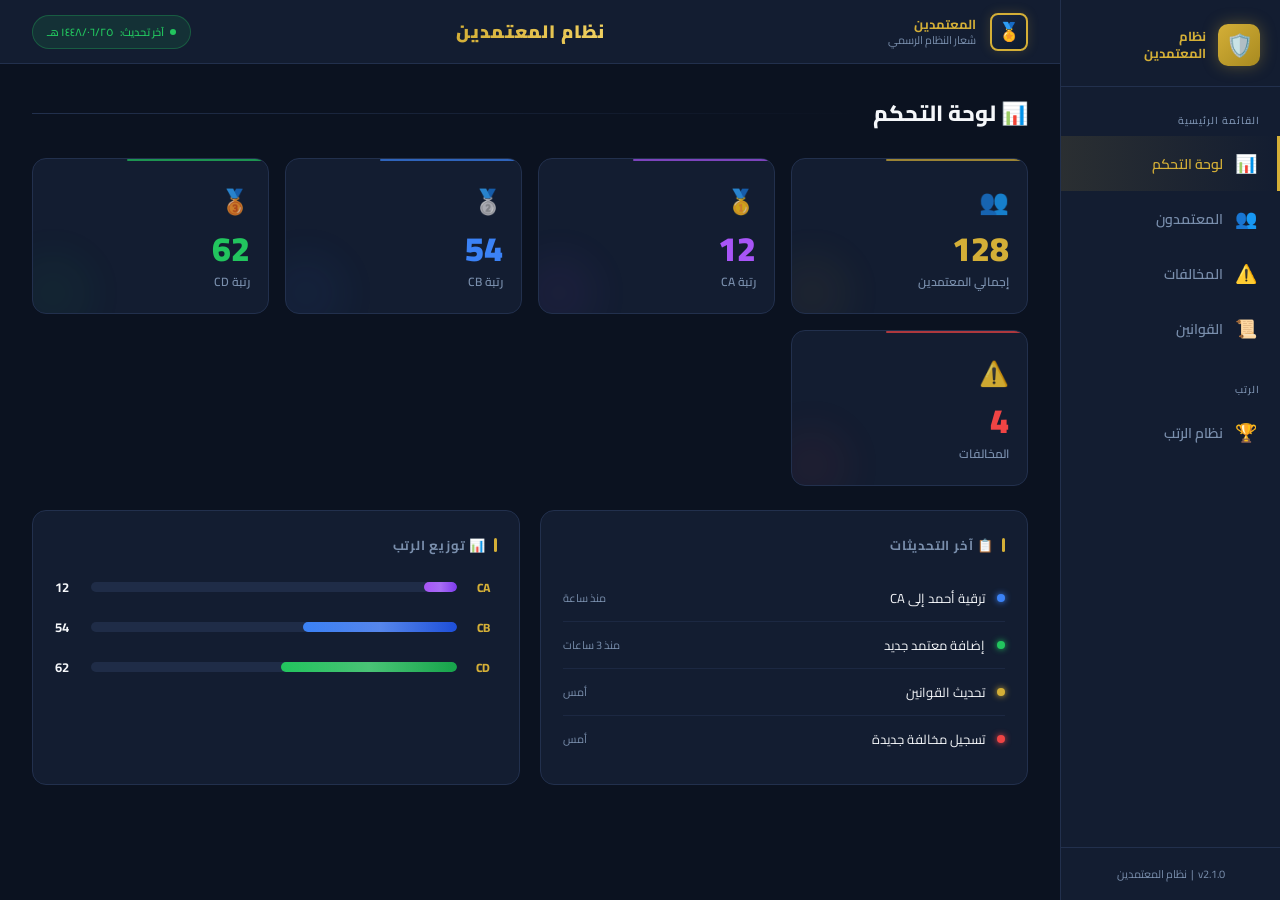
==== index.html @ d4e5235a "تحسين وتطوير لوحة المعتمدين - نسخة 2.1.0" ====
<!DOCTYPE html>
<html lang="ar" dir="rtl">
<head>
    <meta charset="UTF-8">
    <meta name="viewport" content="width=device-width, initial-scale=1.0">
    <title>نظام المعتمدين - لوحة التحكم</title>
    <link rel="icon" href="data:image/svg+xml,<svg xmlns='http://www.w3.org/2000/svg' viewBox='0 0 100 100'><text y='.9em' font-size='90'>🛡️</text></svg>">
    <link rel="preconnect" href="https://fonts.googleapis.com">
    <link href="https://fonts.googleapis.com/css2?family=Cairo:wght@400;600;700;900&family=Tajawal:wght@400;500;700;800&display=swap" rel="stylesheet">
    <style>
        /* ════════════════ CSS VARIABLES ════════════════ */
        :root {
            --bg: #0B1220;
            --card: #131D31;
            --border: #22304D;
            --gold: #D4AF37;
            --gold-light: #F0D060;
            --gold-dark: #A88A20;
            --white: #F5F7FA;
            --blue: #3B82F6;
            --blue-dark: #1E3A5F;
            --green: #22C55E;
            --red: #EF4444;
            --muted: #7A8FAD;
            --purple: #A855F7;
            --sidebar-w: 220px;
            --transition: 0.3s cubic-bezier(0.4, 0, 0.2, 1);
        }

        /* ════════════════ RESET & BASE ════════════════ */
        * {
            margin: 0;
            padding: 0;
            box-sizing: border-box;
        }

        body {
            font-family: 'Cairo', 'Tajawal', sans-serif;
            background: var(--bg);
            color: var(--white);
            min-height: 100vh;
            overflow-x: hidden;
            -webkit-font-smoothing: antialiased;
            -moz-osx-font-smoothing: grayscale;
        }

        /* ════════════════ SCROLLBAR ════════════════ */
        ::-webkit-scrollbar {
            width: 6px;
            height: 6px;
        }

        ::-webkit-scrollbar-track {
            background: var(--bg);
        }

        ::-webkit-scrollbar-thumb {
            background: var(--border);
            border-radius: 3px;
            transition: background var(--transition);
        }

        ::-webkit-scrollbar-thumb:hover {
            background: var(--muted);
        }

        /* ════════════════ SIDEBAR ════════════════ */
        .sidebar {
            position: fixed;
            right: 0;
            top: 0;
            width: var(--sidebar-w);
            height: 100vh;
            background: var(--card);
            border-left: 1px solid var(--border);
            display: flex;
            flex-direction: column;
            z-index: 100;
            transition: transform var(--transition);
            overflow-y: auto;
        }

        .sidebar-logo {
            padding: 24px 20px 20px;
            border-bottom: 1px solid var(--border);
            display: flex;
            align-items: center;
            gap: 12px;
            flex-shrink: 0;
        }

        .logo-icon {
            width: 42px;
            height: 42px;
            background: linear-gradient(135deg, var(--gold), var(--gold-dark));
            border-radius: 10px;
            display: flex;
            align-items: center;
            justify-content: center;
            font-size: 22px;
            box-shadow: 0 0 16px rgba(212, 175, 55, 0.35);
            flex-shrink: 0;
            animation: logoGlow 3s ease-in-out infinite;
        }

        @keyframes logoGlow {
            0%, 100% { box-shadow: 0 0 16px rgba(212, 175, 55, 0.35); }
            50% { box-shadow: 0 0 24px rgba(212, 175, 55, 0.5); }
        }

        .logo-text {
            font-size: 13px;
            font-weight: 700;
            color: var(--gold);
            line-height: 1.3;
        }

        .sidebar-nav {
            flex: 1;
            padding: 16px 0;
            overflow-y: auto;
        }

        .nav-section-label {
            font-size: 10px;
            color: var(--muted);
            text-transform: uppercase;
            letter-spacing: 1px;
            padding: 8px 20px 6px;
            font-weight: 600;
        }

        .nav-item {
            display: flex;
            align-items: center;
            gap: 12px;
            padding: 11px 20px;
            cursor: pointer;
            transition: all var(--transition);
            border-right: 3px solid transparent;
            font-size: 14px;
            color: var(--muted);
            font-weight: 600;
            user-select: none;
        }

        .nav-item:hover {
            background: rgba(59, 130, 246, 0.08);
            color: var(--white);
        }

        .nav-item.active {
            background: linear-gradient(90deg, rgba(212, 175, 55, 0.12), transparent);
            color: var(--gold);
            border-right-color: var(--gold);
        }

        .nav-icon {
            font-size: 18px;
            width: 22px;
            text-align: center;
        }

        .sidebar-footer {
            padding: 16px 20px;
            border-top: 1px solid var(--border);
            font-size: 11px;
            color: var(--muted);
            text-align: center;
            flex-shrink: 0;
        }

        /* ════════════════ MAIN LAYOUT ════════════════ */
        .main {
            margin-right: var(--sidebar-w);
            display: flex;
            flex-direction: column;
            min-height: 100vh;
        }

        /* ════════════════ HEADER ════════════════ */
        header {
            background: var(--card);
            border-bottom: 1px solid var(--border);
            padding: 0 32px;
            height: 64px;
            display: flex;
            align-items: center;
            justify-content: space-between;
            position: sticky;
            top: 0;
            z-index: 50;
            backdrop-filter: blur(10px);
        }

        .header-left {
            display: flex;
            align-items: center;
            gap: 14px;
            flex: 1;
        }

        .header-shield {
            width: 38px;
            height: 38px;
            background: linear-gradient(135deg, #1a2740, #0d1a2e);
            border: 2px solid var(--gold);
            border-radius: 8px;
            display: flex;
            align-items: center;
            justify-content: center;
            font-size: 18px;
            box-shadow: 0 0 12px rgba(212, 175, 55, 0.2);
            flex-shrink: 0;
        }

        .header-brand {
            font-size: 11px;
            color: var(--muted);
            line-height: 1.4;
        }

        .header-brand strong {
            color: var(--gold);
            font-size: 13px;
            display: block;
        }

        .header-center {
            position: absolute;
            left: 50%;
            transform: translateX(-50%);
            text-align: center;
        }

        .header-title {
            font-size: 18px;
            font-weight: 900;
            background: linear-gradient(90deg, var(--gold), var(--gold-light), var(--gold));
            background-size: 200% auto;
            -webkit-background-clip: text;
            -webkit-text-fill-color: transparent;
            background-clip: text;
            animation: shimmer 3s linear infinite;
            letter-spacing: 1px;
        }

        @keyframes shimmer {
            0% { background-position: 0%; }
            100% { background-position: 200%; }
        }

        .header-right {
            display: flex;
            align-items: center;
            gap: 8px;
            font-size: 12px;
            color: var(--muted);
            flex: 1;
            justify-content: flex-end;
        }

        .update-badge {
            background: rgba(34, 192, 94, 0.12);
            border: 1px solid rgba(34, 192, 94, 0.3);
            color: var(--green);
            border-radius: 20px;
            padding: 6px 14px;
            font-size: 11px;
            font-weight: 600;
            display: flex;
            align-items: center;
            gap: 6px;
            transition: all var(--transition);
        }

        .update-badge:hover {
            background: rgba(34, 192, 94, 0.2);
            border-color: rgba(34, 192, 94, 0.5);
        }

        .pulse-dot {
            width: 6px;
            height: 6px;
            background: var(--green);
            border-radius: 50%;
            animation: pulse 2s infinite;
        }

        @keyframes pulse {
            0%, 100% {
                opacity: 1;
                transform: scale(1);
            }
            50% {
                opacity: 0.5;
                transform: scale(0.8);
            }
        }

        /* ════════════════ PAGE CONTENT ════════════════ */
        .page {
            padding: 28px 32px;
            display: none;
            animation: fadeIn 0.4s ease;
            flex: 1;
        }

        .page.active {
            display: block;
        }

        @keyframes fadeIn {
            from {
                opacity: 0;
                transform: translateY(8px);
            }
            to {
                opacity: 1;
                transform: translateY(0);
            }
        }

        .page-title {
            font-size: 22px;
            font-weight: 800;
            color: var(--white);
            margin-bottom: 24px;
            display: flex;
            align-items: center;
            gap: 10px;
        }

        .page-title::after {
            content: '';
            flex: 1;
            height: 1px;
            background: linear-gradient(90deg, var(--border), transparent);
        }

        /* ════════════════ STAT CARDS ════════════════ */
        .stats-row {
            display: grid;
            grid-template-columns: repeat(auto-fit, minmax(200px, 1fr));
            gap: 16px;
            margin-bottom: 24px;
        }

        .stat-card {
            background: var(--card);
            border: 1px solid var(--border);
            border-radius: 14px;
            padding: 20px 18px;
            position: relative;
            overflow: hidden;
            cursor: default;
            transition: transform 0.25s, box-shadow 0.25s, border-color 0.25s;
        }

        .stat-card::before {
            content: '';
            position: absolute;
            top: 0;
            right: 0;
            width: 60%;
            height: 2px;
            background: var(--accent, var(--blue));
            border-radius: 2px;
            opacity: 0.7;
        }

        .stat-card:hover {
            transform: translateY(-3px);
            box-shadow: 0 8px 28px rgba(0, 0, 0, 0.35);
            border-color: var(--accent, var(--blue));
        }

        .stat-card[data-type="total"] { --accent: var(--gold); }
        .stat-card[data-type="ca"] { --accent: var(--purple); }
        .stat-card[data-type="cb"] { --accent: var(--blue); }
        .stat-card[data-type="cd"] { --accent: var(--green); }
        .stat-card[data-type="vio"] { --accent: var(--red); }

        .stat-icon {
            font-size: 24px;
            margin-bottom: 8px;
            opacity: 0.8;
        }

        .stat-number {
            font-size: 34px;
            font-weight: 900;
            color: var(--accent, var(--white));
            line-height: 1;
            margin-bottom: 4px;
            font-variant-numeric: tabular-nums;
        }

        .stat-label {
            font-size: 12px;
            color: var(--muted);
            font-weight: 600;
        }

        .stat-glow {
            position: absolute;
            bottom: -20px;
            left: -20px;
            width: 80px;
            height: 80px;
            background: var(--accent, var(--blue));
            border-radius: 50%;
            opacity: 0.05;
            filter: blur(20px);
        }

        /* ════════════════ DASHBOARD ROW 2 ════════════════ */
        .dash-row2 {
            display: grid;
            grid-template-columns: repeat(auto-fit, minmax(280px, 1fr));
            gap: 20px;
        }

        .card {
            background: var(--card);
            border: 1px solid var(--border);
            border-radius: 14px;
            padding: 22px;
            transition: box-shadow var(--transition);
        }

        .card:hover {
            box-shadow: 0 8px 24px rgba(0, 0, 0, 0.2);
        }

        .card-title {
            font-size: 13px;
            font-weight: 700;
            color: var(--muted);
            text-transform: uppercase;
            letter-spacing: 0.8px;
            margin-bottom: 18px;
            display: flex;
            align-items: center;
            gap: 8px;
        }

        .card-title::before {
            content: '';
            width: 3px;
            height: 14px;
            background: var(--gold);
            border-radius: 2px;
        }

        /* ════════════════ UPDATES LIST ════════════════ */
        .update-list {
            list-style: none;
        }

        .update-item {
            display: flex;
            align-items: center;
            gap: 12px;
            padding: 11px 0;
            border-bottom: 1px solid rgba(34, 48, 77, 0.6);
            font-size: 13px;
            color: var(--white);
            transition: color var(--transition);
        }

        .update-item:last-child {
            border-bottom: none;
        }

        .update-item:hover {
            color: var(--gold);
        }

        .update-dot {
            width: 8px;
            height: 8px;
            background: var(--blue);
            border-radius: 50%;
            flex-shrink: 0;
            box-shadow: 0 0 6px var(--blue);
        }

        .update-time {
            margin-right: auto;
            font-size: 11px;
            color: var(--muted);
        }

        /* ════════════════ RANK BARS ════════════════ */
        .rank-row {
            display: flex;
            align-items: center;
            gap: 12px;
            margin-bottom: 16px;
        }

        .rank-label {
            width: 28px;
            font-size: 12px;
            font-weight: 800;
            text-align: center;
            color: var(--gold);
        }

        .rank-bar-bg {
            flex: 1;
            height: 10px;
            background: rgba(34, 48, 77, 0.8);
            border-radius: 6px;
            overflow: hidden;
            position: relative;
        }

        .rank-bar-fill {
            height: 100%;
            border-radius: 6px;
            transition: width 1.2s cubic-bezier(0.4, 0, 0.2, 1);
            width: 0;
            position: relative;
            overflow: hidden;
        }

        .rank-bar-fill.ca {
            background: linear-gradient(90deg, var(--purple), #7C3AED);
        }

        .rank-bar-fill.cb {
            background: linear-gradient(90deg, var(--blue), #1D4ED8);
        }

        .rank-bar-fill.cd {
            background: linear-gradient(90deg, var(--green), #16A34A);
        }

        .rank-bar-fill::after {
            content: '';
            position: absolute;
            top: 0;
            left: 0;
            right: 0;
            bottom: 0;
            background: linear-gradient(90deg, transparent, rgba(255, 255, 255, 0.2), transparent);
            animation: shimmerBar 2s infinite;
        }

        @keyframes shimmerBar {
            0% { transform: translateX(-100%); }
            100% { transform: translateX(100%); }
        }

        .rank-count {
            font-size: 13px;
            font-weight: 700;
            color: var(--white);
            min-width: 24px;
            text-align: left;
        }

        /* ════════════════ MEMBERS PAGE ════════════════ */
        .filters-row {
            display: flex;
            align-items: center;
            gap: 12px;
            margin-bottom: 20px;
            flex-wrap: wrap;
        }

        .search-box,
        .select-box {
            background: var(--card);
            border: 1px solid var(--border);
            border-radius: 10px;
            padding: 10px 16px;
            color: var(--white);
            font-family: inherit;
            font-size: 13px;
            outline: none;
            transition: border-color var(--transition), box-shadow var(--transition);
            direction: rtl;
        }

        .search-box {
            flex: 1;
            min-width: 200px;
        }

        .search-box::placeholder {
            color: var(--muted);
        }

        .search-box:focus,
        .select-box:focus {
            border-color: var(--blue);
            box-shadow: 0 0 0 3px rgba(59, 130, 246, 0.12);
        }

        .select-box {
            cursor: pointer;
        }

        /* ════════════════ RANK FILTERS ════════════════ */
        .rank-filters {
            display: flex;
            gap: 10px;
            margin-bottom: 22px;
            flex-wrap: wrap;
        }

        .rank-badge {
            padding: 8px 22px;
            border-radius: 30px;
            font-size: 13px;
            font-weight: 800;
            cursor: pointer;
            border: 2px solid transparent;
            transition: all var(--transition);
            letter-spacing: 0.5px;
            position: relative;
            overflow: hidden;
            user-select: none;
        }

        .rank-badge::before {
            content: '';
            position: absolute;
            inset: 0;
            opacity: 0;
            transition: opacity var(--transition);
            background: currentColor;
            z-index: -1;
        }

        .rank-badge:hover::before {
            opacity: 0.08;
        }

        .rank-badge.all {
            background: rgba(245, 247, 250, 0.08);
            color: var(--white);
            border-color: var(--border);
        }

        .rank-badge.all.active {
            background: rgba(245, 247, 250, 0.15);
            border-color: var(--white);
        }

        .rank-badge.ca {
            background: rgba(168, 85, 247, 0.12);
            color: var(--purple);
            border-color: rgba(168, 85, 247, 0.3);
        }

        .rank-badge.ca.active {
            background: rgba(168, 85, 247, 0.25);
            border-color: var(--purple);
            box-shadow: 0 0 14px rgba(168, 85, 247, 0.3);
        }

        .rank-badge.cb {
            background: rgba(59, 130, 246, 0.12);
            color: var(--blue);
            border-color: rgba(59, 130, 246, 0.3);
        }

        .rank-badge.cb.active {
            background: rgba(59, 130, 246, 0.25);
            border-color: var(--blue);
            box-shadow: 0 0 14px rgba(59, 130, 246, 0.3);
        }

        .rank-badge.cd {
            background: rgba(34, 197, 94, 0.12);
            color: var(--green);
            border-color: rgba(34, 197, 94, 0.3);
        }

        .rank-badge.cd.active {
            background: rgba(34, 197, 94, 0.25);
            border-color: var(--green);
            box-shadow: 0 0 14px rgba(34, 197, 94, 0.3);
        }

        /* ════════════════ TABLE ════════════════ */
        .table-wrap {
            background: var(--card);
            border: 1px solid var(--border);
            border-radius: 14px;
            overflow: hidden;
            box-shadow: 0 2px 8px rgba(0, 0, 0, 0.15);
        }

        table {
            width: 100%;
            border-collapse: collapse;
            font-size: 13px;
        }

        thead {
            background: rgba(34, 48, 77, 0.5);
            position: sticky;
            top: 0;
        }

        th {
            padding: 14px 20px;
            text-align: right;
            color: var(--muted);
            font-weight: 700;
            font-size: 11px;
            text-transform: uppercase;
            letter-spacing: 0.8px;
            border-bottom: 1px solid var(--border);
        }

        td {
            padding: 14px 20px;
            border-bottom: 1px solid rgba(34, 48, 77, 0.4);
            transition: background 0.15s;
        }

        tr:last-child td {
            border-bottom: none;
        }

        tbody tr {
            transition: background 0.15s;
            cursor: default;
        }

        tbody tr:hover td {
            background: rgba(59, 130, 246, 0.05);
        }

        .rank-chip {
            display: inline-flex;
            align-items: center;
            gap: 6px;
            padding: 4px 12px;
            border-radius: 20px;
            font-size: 11px;
            font-weight: 800;
            letter-spacing: 0.5px;
            border: 1px solid transparent;
        }

        .rank-chip.CA {
            background: rgba(168, 85, 247, 0.15);
            color: var(--purple);
            border-color: rgba(168, 85, 247, 0.3);
        }

        .rank-chip.CB {
            background: rgba(59, 130, 246, 0.15);
            color: var(--blue);
            border-color: rgba(59, 130, 246, 0.3);
        }

        .rank-chip.CD {
            background: rgba(34, 197, 94, 0.15);
            color: var(--green);
            border-color: rgba(34, 197, 94, 0.3);
        }

        .status-check {
            color: var(--green);
            font-size: 16px;
            font-weight: bold;
        }

        /* ════════════════ RANK CARDS ════════════════ */
        .rank-cards-section {
            display: flex;
            flex-direction: column;
            gap: 12px;
            margin-bottom: 28px;
        }

        .rank-card-item {
            background: var(--card);
            border: 1px solid var(--border);
            border-radius: 14px;
            padding: 18px 22px;
            display: flex;
            align-items: center;
            gap: 18px;
            position: relative;
            overflow: hidden;
            transition: border-color var(--transition), box-shadow var(--transition);
        }

        .rank-card-item:hover {
            border-color: var(--rc-color, var(--border));
            box-shadow: 0 4px 20px rgba(0, 0, 0, 0.3);
        }

        .rank-card-item::after {
            content: '';
            position: absolute;
            right: 0;
            top: 0;
            bottom: 0;
            width: 3px;
            background: var(--rc-color);
            border-radius: 0 14px 14px 0;
        }

        .rc-number {
            width: 36px;
            height: 36px;
            background: rgba(255, 255, 255, 0.06);
            border: 1px solid var(--border);
            border-radius: 8px;
            display: flex;
            align-items: center;
            justify-content: center;
            font-size: 15px;
            font-weight: 900;
            color: var(--white);
            flex-shrink: 0;
        }

        .rc-tag {
            padding: 5px 14px;
            border-radius: 8px;
            font-size: 13px;
            font-weight: 900;
            background: rgba(255, 255, 255, 0.06);
            color: var(--rc-color);
            border: 1px solid var(--rc-color);
            letter-spacing: 1px;
            flex-shrink: 0;
        }

        .rc-info {
            flex: 1;
        }

        .rc-title {
            font-size: 15px;
            font-weight: 800;
            color: var(--white);
            margin-bottom: 2px;
        }

        .rc-subtitle {
            font-size: 11px;
            color: var(--muted);
        }

        .rc-check {
            font-size: 20px;
            color: var(--green);
            text-shadow: 0 0 8px rgba(34, 197, 94, 0.5);
            flex-shrink: 0;
        }

        /* ════════════════ VIOLATIONS PAGE ════════════════ */
        .violations-grid {
            display: grid;
            grid-template-columns: repeat(auto-fill, minmax(280px, 1fr));
            gap: 18px;
        }

        .vio-card {
            background: var(--card);
            border: 1px solid var(--border);
            border-radius: 14px;
            padding: 22px;
            position: relative;
            overflow: hidden;
            transition: transform 0.25s, box-shadow 0.25s, border-color 0.25s;
        }

        .vio-card:hover {
            transform: translateY(-4px);
            box-shadow: 0 12px 32px rgba(0, 0, 0, 0.4);
            border-color: rgba(239, 68, 68, 0.4);
        }

        .vio-card::before {
            content: '';
            position: absolute;
            top: 0;
            right: 0;
            left: 0;
            height: 2px;
            background: linear-gradient(90deg, var(--red), transparent);
        }

        .vio-header {
            display: flex;
            align-items: center;
            gap: 12px;
            margin-bottom: 14px;
        }

        .vio-avatar {
            width: 44px;
            height: 44px;
            border-radius: 50%;
            background: linear-gradient(135deg, #1a2740, #0d1a2e);
            border: 2px solid rgba(239, 68, 68, 0.4);
            display: flex;
            align-items: center;
            justify-content: center;
            font-size: 18px;
            flex-shrink: 0;
        }

        .vio-name {
            font-size: 16px;
            font-weight: 800;
            color: var(--white);
        }

        .vio-rank-chip {
            font-size: 10px;
            font-weight: 700;
            color: var(--muted);
            margin-top: 2px;
        }

        .vio-desc {
            font-size: 13px;
            color: var(--white);
            margin-bottom: 14px;
            padding: 10px 14px;
            background: rgba(239, 68, 68, 0.07);
            border: 1px solid rgba(239, 68, 68, 0.15);
            border-radius: 8px;
            line-height: 1.6;
        }

        .vio-footer {
            display: flex;
            align-items: center;
            justify-content: space-between;
            font-size: 11px;
            color: var(--muted);
            flex-wrap: wrap;
            gap: 10px;
        }

        .vio-date {
            display: flex;
            align-items: center;
            gap: 5px;
        }

        .vio-status {
            background: rgba(239, 68, 68, 0.12);
            color: var(--red);
            border: 1px solid rgba(239, 68, 68, 0.25);
            padding: 3px 10px;
            border-radius: 20px;
            font-size: 11px;
            font-weight: 700;
        }

        /* ════════════════ LAWS PAGE - ACCORDION ════════════════ */
        .accordion {
            display: flex;
            flex-direction: column;
            gap: 10px;
        }

        .acc-item {
            background: var(--card);
            border: 1px solid var(--border);
            border-radius: 12px;
            overflow: hidden;
            transition: border-color var(--transition);
        }

        .acc-item.open {
            border-color: var(--gold);
        }

        .acc-header {
            display: flex;
            align-items: center;
            gap: 14px;
            padding: 18px 22px;
            cursor: pointer;
            user-select: none;
            transition: background 0.2s;
        }

        .acc-header:hover {
            background: rgba(212, 175, 55, 0.04);
        }

        .acc-icon {
            font-size: 20px;
            flex-shrink: 0;
        }

        .acc-title {
            flex: 1;
            font-size: 15px;
            font-weight: 700;
            color: var(--white);
            transition: color var(--transition);
        }

        .acc-arrow {
            font-size: 18px;
            color: var(--muted);
            transition: transform var(--transition), color var(--transition);
            flex-shrink: 0;
        }

        .acc-item.open .acc-arrow {
            transform: rotate(180deg);
            color: var(--gold);
        }

        .acc-item.open .acc-title {
            color: var(--gold);
        }

        .acc-body {
            max-height: 0;
            overflow: hidden;
            transition: max-height 0.4s cubic-bezier(0.4, 0, 0.2, 1), padding 0.3s;
            padding: 0 22px;
        }

        .acc-item.open .acc-body {
            max-height: 600px;
            padding: 0 22px 20px;
        }

        .acc-content {
            padding-top: 12px;
            border-top: 1px solid var(--border);
            font-size: 13px;
            color: var(--muted);
            line-height: 2;
        }

        .acc-content li {
            margin-bottom: 8px;
            padding-right: 16px;
            position: relative;
            transition: color var(--transition);
        }

        .acc-content li:hover {
            color: var(--white);
        }

        .acc-content li::before {
            content: '◆';
            position: absolute;
            right: 0;
            color: var(--gold);
            font-size: 8px;
            top: 5px;
        }

        /* ════════════════ UTILITY CLASSES ════════════════ */
        tr.hidden {
            display: none;
        }

        .error {
            color: var(--red);
        }

        .success {
            color: var(--green);
        }

        .warning {
            color: var(--gold);
        }

        /* ════════════════ RESPONSIVE ════════════════ */
        @media (max-width: 1200px) {
            .stats-row {
                grid-template-columns: repeat(auto-fit, minmax(150px, 1fr));
            }

            .violations-grid {
                grid-template-columns: repeat(auto-fill, minmax(250px, 1fr));
            }
        }

        @media (max-width: 768px) {
            .sidebar {
                width: 180px;
            }

            .main {
                margin-right: 180px;
            }

            header {
                padding: 0 16px;
            }

            .page {
                padding: 16px;
            }

            .header-center {
                position: relative;
                transform: none;
                margin: 0 auto;
                flex: 1;
            }

            .header-brand {
                display: none;
            }

            .header-title {
                font-size: 14px;
            }

            .page-title {
                font-size: 18px;
            }

            .stats-row {
                grid-template-columns: repeat(auto-fit, minmax(120px, 1fr));
            }

            .violations-grid {
                grid-template-columns: 1fr;
            }

            .dash-row2 {
                grid-template-columns: 1fr;
            }
        }

        @media (max-width: 480px) {
            .sidebar {
                width: 140px;
            }

            .main {
                margin-right: 140px;
            }

            .sidebar-logo {
                padding: 16px 12px 12px;
            }

            .logo-icon {
                width: 36px;
                height: 36px;
                font-size: 18px;
            }

            .logo-text {
                font-size: 11px;
            }

            .page {
                padding: 12px;
            }

            .filters-row {
                gap: 8px;
            }

            .search-box,
            .select-box {
                padding: 8px 12px;
                font-size: 12px;
            }

            .rank-badge {
                padding: 6px 16px;
                font-size: 12px;
            }

            .stat-card {
                padding: 16px 12px;
            }

            .stat-number {
                font-size: 28px;
            }

            .stat-label {
                font-size: 11px;
            }
        }
    </style>
</head>
<body>

<!-- ════════════════ SIDEBAR ════════════════ -->
<aside class="sidebar" id="sidebar">
    <div class="sidebar-logo">
        <div class="logo-icon">🛡️</div>
        <div class="logo-text">نظام<br>المعتمدين</div>
    </div>
    <nav class="sidebar-nav" id="sidebar-nav">
        <div class="nav-section-label">القائمة الرئيسية</div>
        <div class="nav-item active" onclick="goto('dashboard', this)">
            <span class="nav-icon">📊</span> لوحة التحكم
        </div>
        <div class="nav-item" onclick="goto('members', this)">
            <span class="nav-icon">👥</span> المعتمدون
        </div>
        <div class="nav-item" onclick="goto('violations', this)">
            <span class="nav-icon">⚠️</span> المخالفات
        </div>
        <div class="nav-item" onclick="goto('laws', this)">
            <span class="nav-icon">📜</span> القوانين
        </div>
        <div class="nav-section-label" style="margin-top: 16px">الرتب</div>
        <div class="nav-item" onclick="goto('ranks', this)">
            <span class="nav-icon">🏆</span> نظام الرتب
        </div>
    </nav>
    <div class="sidebar-footer">v2.1.0 &nbsp;|&nbsp; نظام المعتمدين</div>
</aside>

<!-- ════════════════ MAIN ════════════════ -->
<div class="main">

    <!-- ════════════════ HEADER ════════════════ -->
    <header>
        <div class="header-left">
            <div class="header-shield">🏅</div>
            <div class="header-brand">
                <strong>المعتمدين</strong>
                شعار النظام الرسمي
            </div>
        </div>
        <div class="header-center">
            <div class="header-title">نظام المعتمدين</div>
        </div>
        <div class="header-right">
            <div class="update-badge">
                <div class="pulse-dot"></div>
                آخر تحديث: <span id="last-update"></span>
            </div>
        </div>
    </header>

    <!-- ════════════════ DASHBOARD ════════════════ -->
    <div class="page active" id="page-dashboard">
        <div class="page-title">📊 لوحة التحكم</div>

        <!-- Stat Cards Row -->
        <div class="stats-row">
            <div class="stat-card" data-type="total">
                <div class="stat-icon">👥</div>
                <div class="stat-number" data-target="128">0</div>
                <div class="stat-label">إجمالي المعتمدين</div>
                <div class="stat-glow"></div>
            </div>
            <div class="stat-card" data-type="ca">
                <div class="stat-icon">🥇</div>
                <div class="stat-number" data-target="12">0</div>
                <div class="stat-label">رتبة CA</div>
                <div class="stat-glow"></div>
            </div>
            <div class="stat-card" data-type="cb">
                <div class="stat-icon">🥈</div>
                <div class="stat-number" data-target="54">0</div>
                <div class="stat-label">رتبة CB</div>
                <div class="stat-glow"></div>
            </div>
            <div class="stat-card" data-type="cd">
                <div class="stat-icon">🥉</div>
                <div class="stat-number" data-target="62">0</div>
                <div class="stat-label">رتبة CD</div>
                <div class="stat-glow"></div>
            </div>
            <div class="stat-card" data-type="vio">
                <div class="stat-icon">⚠️</div>
                <div class="stat-number" data-target="4">0</div>
                <div class="stat-label">المخالفات</div>
                <div class="stat-glow"></div>
            </div>
        </div>

        <!-- Dashboard Row 2 -->
        <div class="dash-row2">
            <div class="card">
                <div class="card-title">📋 آخر التحديثات</div>
                <ul class="update-list">
                    <li class="update-item">
                        <div class="update-dot"></div>
                        ترقية أحمد إلى CA
                        <span class="update-time">منذ ساعة</span>
                    </li>
                    <li class="update-item">
                        <div class="update-dot" style="background: var(--green); box-shadow: 0 0 6px var(--green)"></div>
                        إضافة معتمد جديد
                        <span class="update-time">منذ 3 ساعات</span>
                    </li>
                    <li class="update-item">
                        <div class="update-dot" style="background: var(--gold); box-shadow: 0 0 6px var(--gold)"></div>
                        تحديث القوانين
                        <span class="update-time">أمس</span>
                    </li>
                    <li class="update-item">
                        <div class="update-dot" style="background: var(--red); box-shadow: 0 0 6px var(--red)"></div>
                        تسجيل مخالفة جديدة
                        <span class="update-time">أمس</span>
                    </li>
                </ul>
            </div>

            <div class="card">
                <div class="card-title">📊 توزيع الرتب</div>
                <div class="rank-row">
                    <span class="rank-label">CA</span>
                    <div class="rank-bar-bg"><div class="rank-bar-fill ca" data-w="9"></div></div>
                    <span class="rank-count">12</span>
                </div>
                <div class="rank-row">
                    <span class="rank-label">CB</span>
                    <div class="rank-bar-bg"><div class="rank-bar-fill cb" data-w="42"></div></div>
                    <span class="rank-count">54</span>
                </div>
                <div class="rank-row">
                    <span class="rank-label">CD</span>
                    <div class="rank-bar-bg"><div class="rank-bar-fill cd" data-w="48"></div></div>
                    <span class="rank-count">62</span>
                </div>
            </div>
        </div>
    </div>

    <!-- ════════════════ MEMBERS PAGE ════════════════ -->
    <div class="page" id="page-members">
        <div class="page-title">👥 المعتمدون</div>

        <div class="filters-row">
            <input class="search-box" type="text" placeholder="🔍  بحث بالاسم أو الكود..." id="member-search" oninput="filterMembers()">
            <select class="select-box" id="member-status" onchange="filterMembers()">
                <option value="">الكل ▾</option>
                <option value="نشط">نشط</option>
                <option value="موقوف">موقوف</option>
            </select>
        </div>

        <div class="rank-filters">
            <div class="rank-badge all active" onclick="filterRank('all', this)">الكل</div>
            <div class="rank-badge ca" onclick="filterRank('CA', this)">CA</div>
            <div class="rank-badge cb" onclick="filterRank('CB', this)">CB</div>
            <div class="rank-badge cd" onclick="filterRank('CD', this)">CD</div>
        </div>

        <div class="table-wrap">
            <table>
                <thead>
                    <tr>
                        <th>الرتبة</th>
                        <th>الكود</th>
                        <th>الاسم</th>
                        <th>الحالة</th>
                    </tr>
                </thead>
                <tbody id="members-tbody">
                    <tr data-rank="CA" data-name="أحمد">
                        <td><span class="rank-chip CA">CA</span></td>
                        <td style="color: var(--muted); font-weight: 700">001</td>
                        <td style="font-weight: 700">أحمد</td>
                        <td><span class="status-check">✔</span></td>
                    </tr>
                    <tr data-rank="CA" data-name="سعد">
                        <td><span class="rank-chip CA">CA</span></td>
                        <td style="color: var(--muted); font-weight: 700">002</td>
                        <td style="font-weight: 700">سعد</td>
                        <td><span class="status-check">✔</span></td>
                    </tr>
                    <tr data-rank="CB" data-name="خالد">
                        <td><span class="rank-chip CB">CB</span></td>
                        <td style="color: var(--muted); font-weight: 700">001</td>
                        <td style="font-weight: 700">خالد</td>
                        <td><span class="status-check">✔</span></td>
                    </tr>
                    <tr data-rank="CB" data-name="محمد">
                        <td><span class="rank-chip CB">CB</span></td>
                        <td style="color: var(--muted); font-weight: 700">002</td>
                        <td style="font-weight: 700">محمد</td>
                        <td><span class="status-check">✔</span></td>
                    </tr>
                    <tr data-rank="CD" data-name="يوسف">
                        <td><span class="rank-chip CD">CD</span></td>
                        <td style="color: var(--muted); font-weight: 700">001</td>
                        <td style="font-weight: 700">يوسف</td>
                        <td><span class="status-check">✔</span></td>
                    </tr>
                    <tr data-rank="CD" data-name="عمر">
                        <td><span class="rank-chip CD">CD</span></td>
                        <td style="color: var(--muted); font-weight: 700">002</td>
                        <td style="font-weight: 700">عمر</td>
                        <td><span class="status-check">✔</span></td>
                    </tr>
                </tbody>
            </table>
        </div>
    </div>

    <!-- ════════════════ VIOLATIONS PAGE ════════════════ -->
    <div class="page" id="page-violations">
        <div class="page-title">⚠️ المخالفات</div>
        <div class="violations-grid">

            <div class="vio-card">
                <div class="vio-header">
                    <div class="vio-avatar">👤</div>
                    <div>
                        <div class="vio-name">أحمد</div>
                        <div class="vio-rank-chip">CA — 001</div>
                    </div>
                </div>
                <div class="vio-desc">مخالفة بند رقم 4 — التصرف غير اللائق خلال الجلسة الرسمية</div>
                <div class="vio-footer">
                    <div class="vio-date">📅 08/06/2026</div>
                    <div class="vio-status">قيد المراجعة</div>
                </div>
            </div>

            <div class="vio-card">
                <div class="vio-header">
                    <div class="vio-avatar">👤</div>
                    <div>
                        <div class="vio-name">خالد</div>
                        <div class="vio-rank-chip">CB — 001</div>
                    </div>
                </div>
                <div class="vio-desc">مخالفة بند رقم 2 — التغيب غير المبرر عن التدريب</div>
                <div class="vio-footer">
                    <div class="vio-date">📅 05/06/2026</div>
                    <div class="vio-status">قيد المراجعة</div>
                </div>
            </div>

            <div class="vio-card">
                <div class="vio-header">
                    <div class="vio-avatar">👤</div>
                    <div>
                        <div class="vio-name">يوسف</div>
                        <div class="vio-rank-chip">CD — 001</div>
                    </div>
                </div>
                <div class="vio-desc">مخالفة بند رقم 7 — استخدام معدات غير مرخصة</div>
                <div class="vio-footer">
                    <div class="vio-date">📅 01/06/2026</div>
                    <div class="vio-status">قيد المراجعة</div>
                </div>
            </div>

            <div class="vio-card">
                <div class="vio-header">
                    <div class="vio-avatar">👤</div>
                    <div>
                        <div class="vio-name">سعد</div>
                        <div class="vio-rank-chip">CA — 002</div>
                    </div>
                </div>
                <div class="vio-desc">مخالفة بند رقم 1 — عدم الالتزام بمعايير السلوك العام</div>
                <div class="vio-footer">
                    <div class="vio-date">📅 28/05/2026</div>
                    <div class="vio-status">قيد المراجعة</div>
                </div>
            </div>

        </div>
    </div>

    <!-- ════════════════ LAWS PAGE ════════════════ -->
    <div class="page" id="page-laws">
        <div class="page-title">📜 القوانين والأنظمة</div>
        <div class="accordion">

            <div class="acc-item" onclick="toggleAcc(this)">
                <div class="acc-header">
                    <span class="acc-icon">📋</span>
                    <span class="acc-title">شروط الاعتماد</span>
                    <span class="acc-arrow">▼</span>
                </div>
                <div class="acc-body">
                    <div class="acc-content">
                        <ul>
                            <li>إتمام الاختبار النظري بنجاح بدرجة لا تقل عن 70%</li>
                            <li>اجتياز التقييم العملي أمام لجنة المعتمدين</li>
                            <li>استيفاء ساعات التدريب المطلوبة وفق كل رتبة</li>
                            <li>تقديم توصية من معتمد من رتبة أعلى</li>
                            <li>الالتزام بمدة الاختبار وعدم التأخر</li>
                        </ul>
                    </div>
                </div>
            </div>

            <div class="acc-item" onclick="toggleAcc(this)">
                <div class="acc-header">
                    <span class="acc-icon">⚠️</span>
                    <span class="acc-title">المخالفات</span>
                    <span class="acc-arrow">▼</span>
                </div>
                <div class="acc-body">
                    <div class="acc-content">
                        <ul>
                            <li>البند 1: عدم الالتزام بالسلوك العام خلال الفعاليات</li>
                            <li>البند 2: التغيب غير المبرر عن التدريبات والجلسات</li>
                            <li>البند 4: التصرف غير اللائق أمام الأعضاء أو العامة</li>
                            <li>البند 7: استخدام معدات غير مرخصة أو غير معتمدة</li>
                            <li>البند 9: إفشاء معلومات سرية خاصة بالنظام</li>
                        </ul>
                    </div>
                </div>
            </div>

            <div class="acc-item" onclick="toggleAcc(this)">
                <div class="acc-header">
                    <span class="acc-icon">⚖️</span>
                    <span class="acc-title">العقوبات</span>
                    <span class="acc-arrow">▼</span>
                </div>
                <div class="acc-body">
                    <div class="acc-content">
                        <ul>
                            <li>الإنذار الأول: تحذير رسمي مسجّل في الملف</li>
                            <li>الإنذار الثاني: إيقاف مؤقت لمدة أسبوع</li>
                            <li>الإنذار الثالث: خفض الرتبة درجة واحدة</li>
                            <li>المخالفات الجسيمة: الإيقاف الكامل وإلغاء الاعتماد</li>
                            <li>يحق للمعتمد الطعن في القرار خلال 72 ساعة</li>
                        </ul>
                    </div>
                </div>
            </div>

            <div class="acc-item" onclick="toggleAcc(this)">
                <div class="acc-header">
                    <span class="acc-icon">📌</span>
                    <span class="acc-title">التعليمات العامة</span>
                    <span class="acc-arrow">▼</span>
                </div>
                <div class="acc-body">
                    <div class="acc-content">
                        <ul>
                            <li>الالتزام بالزي الرسمي في جميع الفعاليات المعتمدة</li>
                            <li>الانضمام إلى قناة الإشعارات الرسمية للنظام</li>
                            <li>تجديد الاعتماد سنوياً عبر الاختبار المخصص</li>
                            <li>إبلاغ المشرفين عن أي مخالفة يشهدها المعتمد</li>
                            <li>عدم تفويض الصلاحيات لأطراف غير معتمدة</li>
                        </ul>
                    </div>
                </div>
            </div>

        </div>
    </div>

    <!-- ════════════════ RANKS PAGE ════════════════ -->
    <div class="page" id="page-ranks">
        <div class="page-title">🏆 نظام الرتب</div>

        <div class="rank-cards-section">

            <div class="rank-card-item" style="--rc-color: var(--purple)">
                <div class="rc-number">1</div>
                <div class="rc-tag">CA</div>
                <div class="rc-info">
                    <div class="rc-title">لاعب محترف</div>
                    <div class="rc-subtitle">المستوى الأعلى • عام</div>
                </div>
                <div class="rc-check">✔</div>
            </div>

            <div class="rank-card-item" style="--rc-color: var(--blue)">
                <div class="rc-number">1</div>
                <div class="rc-tag">CB</div>
                <div class="rc-info">
                    <div class="rc-title">معتمد متميز</div>
                    <div class="rc-subtitle">المستوى المتقدم • عام</div>
                </div>
                <div class="rc-check">✔</div>
            </div>

            <div class="rank-card-item" style="--rc-color: var(--green)">
                <div class="rc-number">1</div>
                <div class="rc-tag">CD</div>
                <div class="rc-info">
                    <div class="rc-title">لاعب معتمد</div>
                    <div class="rc-subtitle">المستوى الأساسي • عام</div>
                </div>
                <div class="rc-check">✔</div>
            </div>

        </div>

        <!-- Ranks Details Card -->
        <div class="card">
            <div class="card-title">📊 تفاصيل الرتب</div>
            <table style="font-size: 13px">
                <thead>
                    <tr>
                        <th>الرتبة</th>
                        <th>الاسم</th>
                        <th>متطلبات الترقية</th>
                        <th>عدد الأعضاء</th>
                    </tr>
                </thead>
                <tbody>
                    <tr>
                        <td><span class="rank-chip CA">CA</span></td>
                        <td style="font-weight: 700">لاعب محترف</td>
                        <td style="color: var(--muted)">500+ ساعة + اختبار متقدم</td>
                        <td><span style="color: var(--purple); font-weight: 800">12</span></td>
                    </tr>
                    <tr>
                        <td><span class="rank-chip CB">CB</span></td>
                        <td style="font-weight: 700">معتمد متميز</td>
                        <td style="color: var(--muted)">200+ ساعة + اختبار CB</td>
                        <td><span style="color: var(--blue); font-weight: 800">54</span></td>
                    </tr>
                    <tr>
                        <td><span class="rank-chip CD">CD</span></td>
                        <td style="font-weight: 700">لاعب معتمد</td>
                        <td style="color: var(--muted)">50+ ساعة + اختبار الدخول</td>
                        <td><span style="color: var(--green); font-weight: 800">62</span></td>
                    </tr>
                </tbody>
            </table>
        </div>
    </div>

</div><!-- /main -->

<script>
    // ════════════════ INITIALIZATION ════════════════
    const APP = {
        currentRank: 'all',
        initialized: false,

        init() {
            if (this.initialized) return;
            this.updateDate();
            this.animateCounters();
            setTimeout(() => this.animateBars(), 300);
            this.initialized = true;
        },

        updateDate() {
            const now = new Date();
            const formatted = now.toLocaleDateString('ar-SA', {
                day: '2-digit',
                month: '2-digit',
                year: 'numeric'
            });
            document.getElementById('last-update').textContent = formatted;
        },

        // ════════════════ NAVIGATION ════════════════
        goto(pageId, element) {
            // Remove active state from all pages and nav items
            document.querySelectorAll('.page').forEach(p => p.classList.remove('active'));
            document.querySelectorAll('.nav-item').forEach(n => n.classList.remove('active'));

            // Add active state to selected page and nav item
            const page = document.getElementById('page-' + pageId);
            if (!page) return;

            page.classList.add('active');
            element.classList.add('active');

            // Trigger animations
            if (pageId === 'dashboard') {
                this.animateBars();
            }
        },

        // ════════════════ ANIMATIONS ════════════════
        animateCounters() {
            document.querySelectorAll('.stat-number[data-target]').forEach(el => {
                const target = parseInt(el.dataset.target);
                let current = 0;
                const step = Math.ceil(target / 40);
                const interval = setInterval(() => {
                    current = Math.min(current + step, target);
                    el.textContent = current;
                    if (current >= target) {
                        clearInterval(interval);
                    }
                }, 30);
            });
        },

        animateBars() {
            document.querySelectorAll('.rank-bar-fill').forEach(bar => {
                const width = bar.dataset.w;
                setTimeout(() => {
                    bar.style.width = width + '%';
                }, 100);
            });
        },

        // ════════════════ MEMBERS FILTERING ════════════════
        filterRank(rank, element) {
            this.currentRank = rank;
            document.querySelectorAll('.rank-badge').forEach(badge => {
                badge.classList.remove('active');
            });
            element.classList.add('active');
            this.filterMembers();
        },

        filterMembers() {
            const searchValue = document.getElementById('member-search').value.trim().toLowerCase();
            const rows = document.querySelectorAll('#members-tbody tr');

            rows.forEach(row => {
                const rank = row.dataset.rank;
                const name = (row.dataset.name || '').toLowerCase();

                const matchRank = this.currentRank === 'all' || rank === this.currentRank;
                const matchName = name.includes(searchValue);

                row.classList.toggle('hidden', !(matchRank && matchName));
            });
        },

        // ════════════════ ACCORDION ════════════════
        toggleAcc(element) {
            element.classList.toggle('open');
        }
    };

    // Make functions available globally
    function goto(pageId, el) { APP.goto(pageId, el); }
    function filterRank(rank, el) { APP.filterRank(rank, el); }
    function filterMembers() { APP.filterMembers(); }
    function toggleAcc(el) { APP.toggleAcc(el); }

    // ════════════════ EVENT LISTENERS ════════════════
    document.addEventListener('DOMContentLoaded', () => APP.init());
    window.addEventListener('load', () => APP.init());
</script>

</body>
</html>
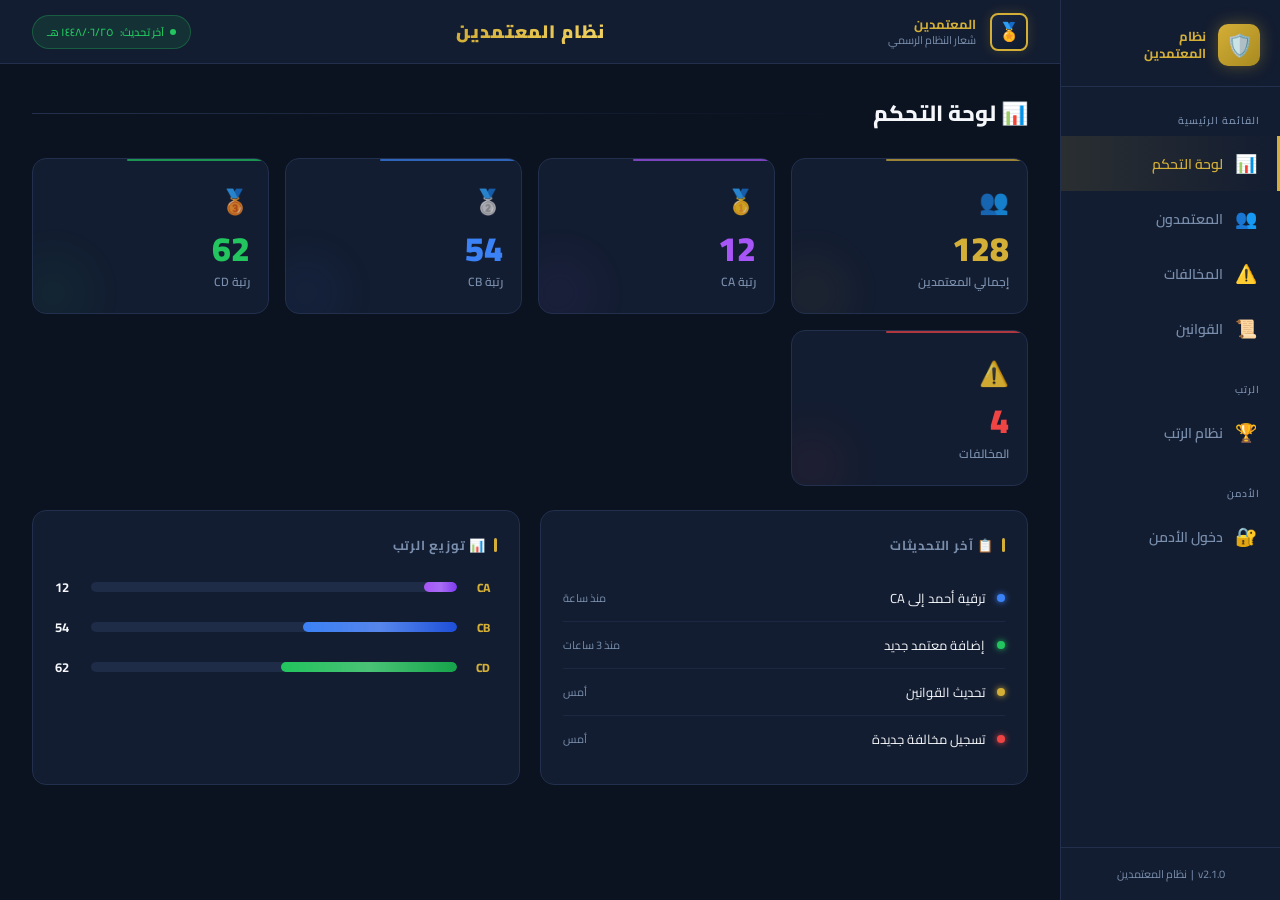
==== commit c5bb32a9: "✨ إعادة تنظيم المشروع + صفحة الأدمن + Firebase Integration - 📁 فصل الملفات (CSS, JS, HTML) - 🔐 صفحة " ====
--- a/index.html
+++ b/index.html
@@ -7,1197 +7,7 @@
     <link rel="icon" href="data:image/svg+xml,<svg xmlns='http://www.w3.org/2000/svg' viewBox='0 0 100 100'><text y='.9em' font-size='90'>🛡️</text></svg>">
     <link rel="preconnect" href="https://fonts.googleapis.com">
     <link href="https://fonts.googleapis.com/css2?family=Cairo:wght@400;600;700;900&family=Tajawal:wght@400;500;700;800&display=swap" rel="stylesheet">
-    <style>
-        /* ════════════════ CSS VARIABLES ════════════════ */
-        :root {
-            --bg: #0B1220;
-            --card: #131D31;
-            --border: #22304D;
-            --gold: #D4AF37;
-            --gold-light: #F0D060;
-            --gold-dark: #A88A20;
-            --white: #F5F7FA;
-            --blue: #3B82F6;
-            --blue-dark: #1E3A5F;
-            --green: #22C55E;
-            --red: #EF4444;
-            --muted: #7A8FAD;
-            --purple: #A855F7;
-            --sidebar-w: 220px;
-            --transition: 0.3s cubic-bezier(0.4, 0, 0.2, 1);
-        }
-
-        /* ════════════════ RESET & BASE ════════════════ */
-        * {
-            margin: 0;
-            padding: 0;
-            box-sizing: border-box;
-        }
-
-        body {
-            font-family: 'Cairo', 'Tajawal', sans-serif;
-            background: var(--bg);
-            color: var(--white);
-            min-height: 100vh;
-            overflow-x: hidden;
-            -webkit-font-smoothing: antialiased;
-            -moz-osx-font-smoothing: grayscale;
-        }
-
-        /* ════════════════ SCROLLBAR ════════════════ */
-        ::-webkit-scrollbar {
-            width: 6px;
-            height: 6px;
-        }
-
-        ::-webkit-scrollbar-track {
-            background: var(--bg);
-        }
-
-        ::-webkit-scrollbar-thumb {
-            background: var(--border);
-            border-radius: 3px;
-            transition: background var(--transition);
-        }
-
-        ::-webkit-scrollbar-thumb:hover {
-            background: var(--muted);
-        }
-
-        /* ════════════════ SIDEBAR ════════════════ */
-        .sidebar {
-            position: fixed;
-            right: 0;
-            top: 0;
-            width: var(--sidebar-w);
-            height: 100vh;
-            background: var(--card);
-            border-left: 1px solid var(--border);
-            display: flex;
-            flex-direction: column;
-            z-index: 100;
-            transition: transform var(--transition);
-            overflow-y: auto;
-        }
-
-        .sidebar-logo {
-            padding: 24px 20px 20px;
-            border-bottom: 1px solid var(--border);
-            display: flex;
-            align-items: center;
-            gap: 12px;
-            flex-shrink: 0;
-        }
-
-        .logo-icon {
-            width: 42px;
-            height: 42px;
-            background: linear-gradient(135deg, var(--gold), var(--gold-dark));
-            border-radius: 10px;
-            display: flex;
-            align-items: center;
-            justify-content: center;
-            font-size: 22px;
-            box-shadow: 0 0 16px rgba(212, 175, 55, 0.35);
-            flex-shrink: 0;
-            animation: logoGlow 3s ease-in-out infinite;
-        }
-
-        @keyframes logoGlow {
-            0%, 100% { box-shadow: 0 0 16px rgba(212, 175, 55, 0.35); }
-            50% { box-shadow: 0 0 24px rgba(212, 175, 55, 0.5); }
-        }
-
-        .logo-text {
-            font-size: 13px;
-            font-weight: 700;
-            color: var(--gold);
-            line-height: 1.3;
-        }
-
-        .sidebar-nav {
-            flex: 1;
-            padding: 16px 0;
-            overflow-y: auto;
-        }
-
-        .nav-section-label {
-            font-size: 10px;
-            color: var(--muted);
-            text-transform: uppercase;
-            letter-spacing: 1px;
-            padding: 8px 20px 6px;
-            font-weight: 600;
-        }
-
-        .nav-item {
-            display: flex;
-            align-items: center;
-            gap: 12px;
-            padding: 11px 20px;
-            cursor: pointer;
-            transition: all var(--transition);
-            border-right: 3px solid transparent;
-            font-size: 14px;
-            color: var(--muted);
-            font-weight: 600;
-            user-select: none;
-        }
-
-        .nav-item:hover {
-            background: rgba(59, 130, 246, 0.08);
-            color: var(--white);
-        }
-
-        .nav-item.active {
-            background: linear-gradient(90deg, rgba(212, 175, 55, 0.12), transparent);
-            color: var(--gold);
-            border-right-color: var(--gold);
-        }
-
-        .nav-icon {
-            font-size: 18px;
-            width: 22px;
-            text-align: center;
-        }
-
-        .sidebar-footer {
-            padding: 16px 20px;
-            border-top: 1px solid var(--border);
-            font-size: 11px;
-            color: var(--muted);
-            text-align: center;
-            flex-shrink: 0;
-        }
-
-        /* ════════════════ MAIN LAYOUT ════════════════ */
-        .main {
-            margin-right: var(--sidebar-w);
-            display: flex;
-            flex-direction: column;
-            min-height: 100vh;
-        }
-
-        /* ════════════════ HEADER ════════════════ */
-        header {
-            background: var(--card);
-            border-bottom: 1px solid var(--border);
-            padding: 0 32px;
-            height: 64px;
-            display: flex;
-            align-items: center;
-            justify-content: space-between;
-            position: sticky;
-            top: 0;
-            z-index: 50;
-            backdrop-filter: blur(10px);
-        }
-
-        .header-left {
-            display: flex;
-            align-items: center;
-            gap: 14px;
-            flex: 1;
-        }
-
-        .header-shield {
-            width: 38px;
-            height: 38px;
-            background: linear-gradient(135deg, #1a2740, #0d1a2e);
-            border: 2px solid var(--gold);
-            border-radius: 8px;
-            display: flex;
-            align-items: center;
-            justify-content: center;
-            font-size: 18px;
-            box-shadow: 0 0 12px rgba(212, 175, 55, 0.2);
-            flex-shrink: 0;
-        }
-
-        .header-brand {
-            font-size: 11px;
-            color: var(--muted);
-            line-height: 1.4;
-        }
-
-        .header-brand strong {
-            color: var(--gold);
-            font-size: 13px;
-            display: block;
-        }
-
-        .header-center {
-            position: absolute;
-            left: 50%;
-            transform: translateX(-50%);
-            text-align: center;
-        }
-
-        .header-title {
-            font-size: 18px;
-            font-weight: 900;
-            background: linear-gradient(90deg, var(--gold), var(--gold-light), var(--gold));
-            background-size: 200% auto;
-            -webkit-background-clip: text;
-            -webkit-text-fill-color: transparent;
-            background-clip: text;
-            animation: shimmer 3s linear infinite;
-            letter-spacing: 1px;
-        }
-
-        @keyframes shimmer {
-            0% { background-position: 0%; }
-            100% { background-position: 200%; }
-        }
-
-        .header-right {
-            display: flex;
-            align-items: center;
-            gap: 8px;
-            font-size: 12px;
-            color: var(--muted);
-            flex: 1;
-            justify-content: flex-end;
-        }
-
-        .update-badge {
-            background: rgba(34, 192, 94, 0.12);
-            border: 1px solid rgba(34, 192, 94, 0.3);
-            color: var(--green);
-            border-radius: 20px;
-            padding: 6px 14px;
-            font-size: 11px;
-            font-weight: 600;
-            display: flex;
-            align-items: center;
-            gap: 6px;
-            transition: all var(--transition);
-        }
-
-        .update-badge:hover {
-            background: rgba(34, 192, 94, 0.2);
-            border-color: rgba(34, 192, 94, 0.5);
-        }
-
-        .pulse-dot {
-            width: 6px;
-            height: 6px;
-            background: var(--green);
-            border-radius: 50%;
-            animation: pulse 2s infinite;
-        }
-
-        @keyframes pulse {
-            0%, 100% {
-                opacity: 1;
-                transform: scale(1);
-            }
-            50% {
-                opacity: 0.5;
-                transform: scale(0.8);
-            }
-        }
-
-        /* ════════════════ PAGE CONTENT ════════════════ */
-        .page {
-            padding: 28px 32px;
-            display: none;
-            animation: fadeIn 0.4s ease;
-            flex: 1;
-        }
-
-        .page.active {
-            display: block;
-        }
-
-        @keyframes fadeIn {
-            from {
-                opacity: 0;
-                transform: translateY(8px);
-            }
-            to {
-                opacity: 1;
-                transform: translateY(0);
-            }
-        }
-
-        .page-title {
-            font-size: 22px;
-            font-weight: 800;
-            color: var(--white);
-            margin-bottom: 24px;
-            display: flex;
-            align-items: center;
-            gap: 10px;
-        }
-
-        .page-title::after {
-            content: '';
-            flex: 1;
-            height: 1px;
-            background: linear-gradient(90deg, var(--border), transparent);
-        }
-
-        /* ════════════════ STAT CARDS ════════════════ */
-        .stats-row {
-            display: grid;
-            grid-template-columns: repeat(auto-fit, minmax(200px, 1fr));
-            gap: 16px;
-            margin-bottom: 24px;
-        }
-
-        .stat-card {
-            background: var(--card);
-            border: 1px solid var(--border);
-            border-radius: 14px;
-            padding: 20px 18px;
-            position: relative;
-            overflow: hidden;
-            cursor: default;
-            transition: transform 0.25s, box-shadow 0.25s, border-color 0.25s;
-        }
-
-        .stat-card::before {
-            content: '';
-            position: absolute;
-            top: 0;
-            right: 0;
-            width: 60%;
-            height: 2px;
-            background: var(--accent, var(--blue));
-            border-radius: 2px;
-            opacity: 0.7;
-        }
-
-        .stat-card:hover {
-            transform: translateY(-3px);
-            box-shadow: 0 8px 28px rgba(0, 0, 0, 0.35);
-            border-color: var(--accent, var(--blue));
-        }
-
-        .stat-card[data-type="total"] { --accent: var(--gold); }
-        .stat-card[data-type="ca"] { --accent: var(--purple); }
-        .stat-card[data-type="cb"] { --accent: var(--blue); }
-        .stat-card[data-type="cd"] { --accent: var(--green); }
-        .stat-card[data-type="vio"] { --accent: var(--red); }
-
-        .stat-icon {
-            font-size: 24px;
-            margin-bottom: 8px;
-            opacity: 0.8;
-        }
-
-        .stat-number {
-            font-size: 34px;
-            font-weight: 900;
-            color: var(--accent, var(--white));
-            line-height: 1;
-            margin-bottom: 4px;
-            font-variant-numeric: tabular-nums;
-        }
-
-        .stat-label {
-            font-size: 12px;
-            color: var(--muted);
-            font-weight: 600;
-        }
-
-        .stat-glow {
-            position: absolute;
-            bottom: -20px;
-            left: -20px;
-            width: 80px;
-            height: 80px;
-            background: var(--accent, var(--blue));
-            border-radius: 50%;
-            opacity: 0.05;
-            filter: blur(20px);
-        }
-
-        /* ════════════════ DASHBOARD ROW 2 ════════════════ */
-        .dash-row2 {
-            display: grid;
-            grid-template-columns: repeat(auto-fit, minmax(280px, 1fr));
-            gap: 20px;
-        }
-
-        .card {
-            background: var(--card);
-            border: 1px solid var(--border);
-            border-radius: 14px;
-            padding: 22px;
-            transition: box-shadow var(--transition);
-        }
-
-        .card:hover {
-            box-shadow: 0 8px 24px rgba(0, 0, 0, 0.2);
-        }
-
-        .card-title {
-            font-size: 13px;
-            font-weight: 700;
-            color: var(--muted);
-            text-transform: uppercase;
-            letter-spacing: 0.8px;
-            margin-bottom: 18px;
-            display: flex;
-            align-items: center;
-            gap: 8px;
-        }
-
-        .card-title::before {
-            content: '';
-            width: 3px;
-            height: 14px;
-            background: var(--gold);
-            border-radius: 2px;
-        }
-
-        /* ════════════════ UPDATES LIST ════════════════ */
-        .update-list {
-            list-style: none;
-        }
-
-        .update-item {
-            display: flex;
-            align-items: center;
-            gap: 12px;
-            padding: 11px 0;
-            border-bottom: 1px solid rgba(34, 48, 77, 0.6);
-            font-size: 13px;
-            color: var(--white);
-            transition: color var(--transition);
-        }
-
-        .update-item:last-child {
-            border-bottom: none;
-        }
-
-        .update-item:hover {
-            color: var(--gold);
-        }
-
-        .update-dot {
-            width: 8px;
-            height: 8px;
-            background: var(--blue);
-            border-radius: 50%;
-            flex-shrink: 0;
-            box-shadow: 0 0 6px var(--blue);
-        }
-
-        .update-time {
-            margin-right: auto;
-            font-size: 11px;
-            color: var(--muted);
-        }
-
-        /* ════════════════ RANK BARS ════════════════ */
-        .rank-row {
-            display: flex;
-            align-items: center;
-            gap: 12px;
-            margin-bottom: 16px;
-        }
-
-        .rank-label {
-            width: 28px;
-            font-size: 12px;
-            font-weight: 800;
-            text-align: center;
-            color: var(--gold);
-        }
-
-        .rank-bar-bg {
-            flex: 1;
-            height: 10px;
-            background: rgba(34, 48, 77, 0.8);
-            border-radius: 6px;
-            overflow: hidden;
-            position: relative;
-        }
-
-        .rank-bar-fill {
-            height: 100%;
-            border-radius: 6px;
-            transition: width 1.2s cubic-bezier(0.4, 0, 0.2, 1);
-            width: 0;
-            position: relative;
-            overflow: hidden;
-        }
-
-        .rank-bar-fill.ca {
-            background: linear-gradient(90deg, var(--purple), #7C3AED);
-        }
-
-        .rank-bar-fill.cb {
-            background: linear-gradient(90deg, var(--blue), #1D4ED8);
-        }
-
-        .rank-bar-fill.cd {
-            background: linear-gradient(90deg, var(--green), #16A34A);
-        }
-
-        .rank-bar-fill::after {
-            content: '';
-            position: absolute;
-            top: 0;
-            left: 0;
-            right: 0;
-            bottom: 0;
-            background: linear-gradient(90deg, transparent, rgba(255, 255, 255, 0.2), transparent);
-            animation: shimmerBar 2s infinite;
-        }
-
-        @keyframes shimmerBar {
-            0% { transform: translateX(-100%); }
-            100% { transform: translateX(100%); }
-        }
-
-        .rank-count {
-            font-size: 13px;
-            font-weight: 700;
-            color: var(--white);
-            min-width: 24px;
-            text-align: left;
-        }
-
-        /* ════════════════ MEMBERS PAGE ════════════════ */
-        .filters-row {
-            display: flex;
-            align-items: center;
-            gap: 12px;
-            margin-bottom: 20px;
-            flex-wrap: wrap;
-        }
-
-        .search-box,
-        .select-box {
-            background: var(--card);
-            border: 1px solid var(--border);
-            border-radius: 10px;
-            padding: 10px 16px;
-            color: var(--white);
-            font-family: inherit;
-            font-size: 13px;
-            outline: none;
-            transition: border-color var(--transition), box-shadow var(--transition);
-            direction: rtl;
-        }
-
-        .search-box {
-            flex: 1;
-            min-width: 200px;
-        }
-
-        .search-box::placeholder {
-            color: var(--muted);
-        }
-
-        .search-box:focus,
-        .select-box:focus {
-            border-color: var(--blue);
-            box-shadow: 0 0 0 3px rgba(59, 130, 246, 0.12);
-        }
-
-        .select-box {
-            cursor: pointer;
-        }
-
-        /* ════════════════ RANK FILTERS ════════════════ */
-        .rank-filters {
-            display: flex;
-            gap: 10px;
-            margin-bottom: 22px;
-            flex-wrap: wrap;
-        }
-
-        .rank-badge {
-            padding: 8px 22px;
-            border-radius: 30px;
-            font-size: 13px;
-            font-weight: 800;
-            cursor: pointer;
-            border: 2px solid transparent;
-            transition: all var(--transition);
-            letter-spacing: 0.5px;
-            position: relative;
-            overflow: hidden;
-            user-select: none;
-        }
-
-        .rank-badge::before {
-            content: '';
-            position: absolute;
-            inset: 0;
-            opacity: 0;
-            transition: opacity var(--transition);
-            background: currentColor;
-            z-index: -1;
-        }
-
-        .rank-badge:hover::before {
-            opacity: 0.08;
-        }
-
-        .rank-badge.all {
-            background: rgba(245, 247, 250, 0.08);
-            color: var(--white);
-            border-color: var(--border);
-        }
-
-        .rank-badge.all.active {
-            background: rgba(245, 247, 250, 0.15);
-            border-color: var(--white);
-        }
-
-        .rank-badge.ca {
-            background: rgba(168, 85, 247, 0.12);
-            color: var(--purple);
-            border-color: rgba(168, 85, 247, 0.3);
-        }
-
-        .rank-badge.ca.active {
-            background: rgba(168, 85, 247, 0.25);
-            border-color: var(--purple);
-            box-shadow: 0 0 14px rgba(168, 85, 247, 0.3);
-        }
-
-        .rank-badge.cb {
-            background: rgba(59, 130, 246, 0.12);
-            color: var(--blue);
-            border-color: rgba(59, 130, 246, 0.3);
-        }
-
-        .rank-badge.cb.active {
-            background: rgba(59, 130, 246, 0.25);
-            border-color: var(--blue);
-            box-shadow: 0 0 14px rgba(59, 130, 246, 0.3);
-        }
-
-        .rank-badge.cd {
-            background: rgba(34, 197, 94, 0.12);
-            color: var(--green);
-            border-color: rgba(34, 197, 94, 0.3);
-        }
-
-        .rank-badge.cd.active {
-            background: rgba(34, 197, 94, 0.25);
-            border-color: var(--green);
-            box-shadow: 0 0 14px rgba(34, 197, 94, 0.3);
-        }
-
-        /* ════════════════ TABLE ════════════════ */
-        .table-wrap {
-            background: var(--card);
-            border: 1px solid var(--border);
-            border-radius: 14px;
-            overflow: hidden;
-            box-shadow: 0 2px 8px rgba(0, 0, 0, 0.15);
-        }
-
-        table {
-            width: 100%;
-            border-collapse: collapse;
-            font-size: 13px;
-        }
-
-        thead {
-            background: rgba(34, 48, 77, 0.5);
-            position: sticky;
-            top: 0;
-        }
-
-        th {
-            padding: 14px 20px;
-            text-align: right;
-            color: var(--muted);
-            font-weight: 700;
-            font-size: 11px;
-            text-transform: uppercase;
-            letter-spacing: 0.8px;
-            border-bottom: 1px solid var(--border);
-        }
-
-        td {
-            padding: 14px 20px;
-            border-bottom: 1px solid rgba(34, 48, 77, 0.4);
-            transition: background 0.15s;
-        }
-
-        tr:last-child td {
-            border-bottom: none;
-        }
-
-        tbody tr {
-            transition: background 0.15s;
-            cursor: default;
-        }
-
-        tbody tr:hover td {
-            background: rgba(59, 130, 246, 0.05);
-        }
-
-        .rank-chip {
-            display: inline-flex;
-            align-items: center;
-            gap: 6px;
-            padding: 4px 12px;
-            border-radius: 20px;
-            font-size: 11px;
-            font-weight: 800;
-            letter-spacing: 0.5px;
-            border: 1px solid transparent;
-        }
-
-        .rank-chip.CA {
-            background: rgba(168, 85, 247, 0.15);
-            color: var(--purple);
-            border-color: rgba(168, 85, 247, 0.3);
-        }
-
-        .rank-chip.CB {
-            background: rgba(59, 130, 246, 0.15);
-            color: var(--blue);
-            border-color: rgba(59, 130, 246, 0.3);
-        }
-
-        .rank-chip.CD {
-            background: rgba(34, 197, 94, 0.15);
-            color: var(--green);
-            border-color: rgba(34, 197, 94, 0.3);
-        }
-
-        .status-check {
-            color: var(--green);
-            font-size: 16px;
-            font-weight: bold;
-        }
-
-        /* ════════════════ RANK CARDS ════════════════ */
-        .rank-cards-section {
-            display: flex;
-            flex-direction: column;
-            gap: 12px;
-            margin-bottom: 28px;
-        }
-
-        .rank-card-item {
-            background: var(--card);
-            border: 1px solid var(--border);
-            border-radius: 14px;
-            padding: 18px 22px;
-            display: flex;
-            align-items: center;
-            gap: 18px;
-            position: relative;
-            overflow: hidden;
-            transition: border-color var(--transition), box-shadow var(--transition);
-        }
-
-        .rank-card-item:hover {
-            border-color: var(--rc-color, var(--border));
-            box-shadow: 0 4px 20px rgba(0, 0, 0, 0.3);
-        }
-
-        .rank-card-item::after {
-            content: '';
-            position: absolute;
-            right: 0;
-            top: 0;
-            bottom: 0;
-            width: 3px;
-            background: var(--rc-color);
-            border-radius: 0 14px 14px 0;
-        }
-
-        .rc-number {
-            width: 36px;
-            height: 36px;
-            background: rgba(255, 255, 255, 0.06);
-            border: 1px solid var(--border);
-            border-radius: 8px;
-            display: flex;
-            align-items: center;
-            justify-content: center;
-            font-size: 15px;
-            font-weight: 900;
-            color: var(--white);
-            flex-shrink: 0;
-        }
-
-        .rc-tag {
-            padding: 5px 14px;
-            border-radius: 8px;
-            font-size: 13px;
-            font-weight: 900;
-            background: rgba(255, 255, 255, 0.06);
-            color: var(--rc-color);
-            border: 1px solid var(--rc-color);
-            letter-spacing: 1px;
-            flex-shrink: 0;
-        }
-
-        .rc-info {
-            flex: 1;
-        }
-
-        .rc-title {
-            font-size: 15px;
-            font-weight: 800;
-            color: var(--white);
-            margin-bottom: 2px;
-        }
-
-        .rc-subtitle {
-            font-size: 11px;
-            color: var(--muted);
-        }
-
-        .rc-check {
-            font-size: 20px;
-            color: var(--green);
-            text-shadow: 0 0 8px rgba(34, 197, 94, 0.5);
-            flex-shrink: 0;
-        }
-
-        /* ════════════════ VIOLATIONS PAGE ════════════════ */
-        .violations-grid {
-            display: grid;
-            grid-template-columns: repeat(auto-fill, minmax(280px, 1fr));
-            gap: 18px;
-        }
-
-        .vio-card {
-            background: var(--card);
-            border: 1px solid var(--border);
-            border-radius: 14px;
-            padding: 22px;
-            position: relative;
-            overflow: hidden;
-            transition: transform 0.25s, box-shadow 0.25s, border-color 0.25s;
-        }
-
-        .vio-card:hover {
-            transform: translateY(-4px);
-            box-shadow: 0 12px 32px rgba(0, 0, 0, 0.4);
-            border-color: rgba(239, 68, 68, 0.4);
-        }
-
-        .vio-card::before {
-            content: '';
-            position: absolute;
-            top: 0;
-            right: 0;
-            left: 0;
-            height: 2px;
-            background: linear-gradient(90deg, var(--red), transparent);
-        }
-
-        .vio-header {
-            display: flex;
-            align-items: center;
-            gap: 12px;
-            margin-bottom: 14px;
-        }
-
-        .vio-avatar {
-            width: 44px;
-            height: 44px;
-            border-radius: 50%;
-            background: linear-gradient(135deg, #1a2740, #0d1a2e);
-            border: 2px solid rgba(239, 68, 68, 0.4);
-            display: flex;
-            align-items: center;
-            justify-content: center;
-            font-size: 18px;
-            flex-shrink: 0;
-        }
-
-        .vio-name {
-            font-size: 16px;
-            font-weight: 800;
-            color: var(--white);
-        }
-
-        .vio-rank-chip {
-            font-size: 10px;
-            font-weight: 700;
-            color: var(--muted);
-            margin-top: 2px;
-        }
-
-        .vio-desc {
-            font-size: 13px;
-            color: var(--white);
-            margin-bottom: 14px;
-            padding: 10px 14px;
-            background: rgba(239, 68, 68, 0.07);
-            border: 1px solid rgba(239, 68, 68, 0.15);
-            border-radius: 8px;
-            line-height: 1.6;
-        }
-
-        .vio-footer {
-            display: flex;
-            align-items: center;
-            justify-content: space-between;
-            font-size: 11px;
-            color: var(--muted);
-            flex-wrap: wrap;
-            gap: 10px;
-        }
-
-        .vio-date {
-            display: flex;
-            align-items: center;
-            gap: 5px;
-        }
-
-        .vio-status {
-            background: rgba(239, 68, 68, 0.12);
-            color: var(--red);
-            border: 1px solid rgba(239, 68, 68, 0.25);
-            padding: 3px 10px;
-            border-radius: 20px;
-            font-size: 11px;
-            font-weight: 700;
-        }
-
-        /* ════════════════ LAWS PAGE - ACCORDION ════════════════ */
-        .accordion {
-            display: flex;
-            flex-direction: column;
-            gap: 10px;
-        }
-
-        .acc-item {
-            background: var(--card);
-            border: 1px solid var(--border);
-            border-radius: 12px;
-            overflow: hidden;
-            transition: border-color var(--transition);
-        }
-
-        .acc-item.open {
-            border-color: var(--gold);
-        }
-
-        .acc-header {
-            display: flex;
-            align-items: center;
-            gap: 14px;
-            padding: 18px 22px;
-            cursor: pointer;
-            user-select: none;
-            transition: background 0.2s;
-        }
-
-        .acc-header:hover {
-            background: rgba(212, 175, 55, 0.04);
-        }
-
-        .acc-icon {
-            font-size: 20px;
-            flex-shrink: 0;
-        }
-
-        .acc-title {
-            flex: 1;
-            font-size: 15px;
-            font-weight: 700;
-            color: var(--white);
-            transition: color var(--transition);
-        }
-
-        .acc-arrow {
-            font-size: 18px;
-            color: var(--muted);
-            transition: transform var(--transition), color var(--transition);
-            flex-shrink: 0;
-        }
-
-        .acc-item.open .acc-arrow {
-            transform: rotate(180deg);
-            color: var(--gold);
-        }
-
-        .acc-item.open .acc-title {
-            color: var(--gold);
-        }
-
-        .acc-body {
-            max-height: 0;
-            overflow: hidden;
-            transition: max-height 0.4s cubic-bezier(0.4, 0, 0.2, 1), padding 0.3s;
-            padding: 0 22px;
-        }
-
-        .acc-item.open .acc-body {
-            max-height: 600px;
-            padding: 0 22px 20px;
-        }
-
-        .acc-content {
-            padding-top: 12px;
-            border-top: 1px solid var(--border);
-            font-size: 13px;
-            color: var(--muted);
-            line-height: 2;
-        }
-
-        .acc-content li {
-            margin-bottom: 8px;
-            padding-right: 16px;
-            position: relative;
-            transition: color var(--transition);
-        }
-
-        .acc-content li:hover {
-            color: var(--white);
-        }
-
-        .acc-content li::before {
-            content: '◆';
-            position: absolute;
-            right: 0;
-            color: var(--gold);
-            font-size: 8px;
-            top: 5px;
-        }
-
-        /* ════════════════ UTILITY CLASSES ════════════════ */
-        tr.hidden {
-            display: none;
-        }
-
-        .error {
-            color: var(--red);
-        }
-
-        .success {
-            color: var(--green);
-        }
-
-        .warning {
-            color: var(--gold);
-        }
-
-        /* ════════════════ RESPONSIVE ════════════════ */
-        @media (max-width: 1200px) {
-            .stats-row {
-                grid-template-columns: repeat(auto-fit, minmax(150px, 1fr));
-            }
-
-            .violations-grid {
-                grid-template-columns: repeat(auto-fill, minmax(250px, 1fr));
-            }
-        }
-
-        @media (max-width: 768px) {
-            .sidebar {
-                width: 180px;
-            }
-
-            .main {
-                margin-right: 180px;
-            }
-
-            header {
-                padding: 0 16px;
-            }
-
-            .page {
-                padding: 16px;
-            }
-
-            .header-center {
-                position: relative;
-                transform: none;
-                margin: 0 auto;
-                flex: 1;
-            }
-
-            .header-brand {
-                display: none;
-            }
-
-            .header-title {
-                font-size: 14px;
-            }
-
-            .page-title {
-                font-size: 18px;
-            }
-
-            .stats-row {
-                grid-template-columns: repeat(auto-fit, minmax(120px, 1fr));
-            }
-
-            .violations-grid {
-                grid-template-columns: 1fr;
-            }
-
-            .dash-row2 {
-                grid-template-columns: 1fr;
-            }
-        }
-
-        @media (max-width: 480px) {
-            .sidebar {
-                width: 140px;
-            }
-
-            .main {
-                margin-right: 140px;
-            }
-
-            .sidebar-logo {
-                padding: 16px 12px 12px;
-            }
-
-            .logo-icon {
-                width: 36px;
-                height: 36px;
-                font-size: 18px;
-            }
-
-            .logo-text {
-                font-size: 11px;
-            }
-
-            .page {
-                padding: 12px;
-            }
-
-            .filters-row {
-                gap: 8px;
-            }
-
-            .search-box,
-            .select-box {
-                padding: 8px 12px;
-                font-size: 12px;
-            }
-
-            .rank-badge {
-                padding: 6px 16px;
-                font-size: 12px;
-            }
-
-            .stat-card {
-                padding: 16px 12px;
-            }
-
-            .stat-number {
-                font-size: 28px;
-            }
-
-            .stat-label {
-                font-size: 11px;
-            }
-        }
-    </style>
+    <link rel="stylesheet" href="css/style.css">
 </head>
 <body>
 
@@ -1225,6 +35,10 @@
         <div class="nav-item" onclick="goto('ranks', this)">
             <span class="nav-icon">🏆</span> نظام الرتب
         </div>
+        <div class="nav-section-label" style="margin-top: 16px">الأدمن</div>
+        <a href="admin.html" class="nav-item" style="text-decoration: none;">
+            <span class="nav-icon">🔐</span> دخول الأدمن
+        </a>
     </nav>
     <div class="sidebar-footer">v2.1.0 &nbsp;|&nbsp; نظام المعتمدين</div>
 </aside>
@@ -1639,115 +453,7 @@
 
 </div><!-- /main -->
 
-<script>
-    // ════════════════ INITIALIZATION ════════════════
-    const APP = {
-        currentRank: 'all',
-        initialized: false,
-
-        init() {
-            if (this.initialized) return;
-            this.updateDate();
-            this.animateCounters();
-            setTimeout(() => this.animateBars(), 300);
-            this.initialized = true;
-        },
-
-        updateDate() {
-            const now = new Date();
-            const formatted = now.toLocaleDateString('ar-SA', {
-                day: '2-digit',
-                month: '2-digit',
-                year: 'numeric'
-            });
-            document.getElementById('last-update').textContent = formatted;
-        },
-
-        // ════════════════ NAVIGATION ════════════════
-        goto(pageId, element) {
-            // Remove active state from all pages and nav items
-            document.querySelectorAll('.page').forEach(p => p.classList.remove('active'));
-            document.querySelectorAll('.nav-item').forEach(n => n.classList.remove('active'));
-
-            // Add active state to selected page and nav item
-            const page = document.getElementById('page-' + pageId);
-            if (!page) return;
-
-            page.classList.add('active');
-            element.classList.add('active');
-
-            // Trigger animations
-            if (pageId === 'dashboard') {
-                this.animateBars();
-            }
-        },
-
-        // ════════════════ ANIMATIONS ════════════════
-        animateCounters() {
-            document.querySelectorAll('.stat-number[data-target]').forEach(el => {
-                const target = parseInt(el.dataset.target);
-                let current = 0;
-                const step = Math.ceil(target / 40);
-                const interval = setInterval(() => {
-                    current = Math.min(current + step, target);
-                    el.textContent = current;
-                    if (current >= target) {
-                        clearInterval(interval);
-                    }
-                }, 30);
-            });
-        },
-
-        animateBars() {
-            document.querySelectorAll('.rank-bar-fill').forEach(bar => {
-                const width = bar.dataset.w;
-                setTimeout(() => {
-                    bar.style.width = width + '%';
-                }, 100);
-            });
-        },
-
-        // ════════════════ MEMBERS FILTERING ════════════════
-        filterRank(rank, element) {
-            this.currentRank = rank;
-            document.querySelectorAll('.rank-badge').forEach(badge => {
-                badge.classList.remove('active');
-            });
-            element.classList.add('active');
-            this.filterMembers();
-        },
-
-        filterMembers() {
-            const searchValue = document.getElementById('member-search').value.trim().toLowerCase();
-            const rows = document.querySelectorAll('#members-tbody tr');
-
-            rows.forEach(row => {
-                const rank = row.dataset.rank;
-                const name = (row.dataset.name || '').toLowerCase();
-
-                const matchRank = this.currentRank === 'all' || rank === this.currentRank;
-                const matchName = name.includes(searchValue);
-
-                row.classList.toggle('hidden', !(matchRank && matchName));
-            });
-        },
-
-        // ════════════════ ACCORDION ════════════════
-        toggleAcc(element) {
-            element.classList.toggle('open');
-        }
-    };
-
-    // Make functions available globally
-    function goto(pageId, el) { APP.goto(pageId, el); }
-    function filterRank(rank, el) { APP.filterRank(rank, el); }
-    function filterMembers() { APP.filterMembers(); }
-    function toggleAcc(el) { APP.toggleAcc(el); }
-
-    // ════════════════ EVENT LISTENERS ════════════════
-    document.addEventListener('DOMContentLoaded', () => APP.init());
-    window.addEventListener('load', () => APP.init());
-</script>
+<script src="js/app.js"></script>
 
 </body>
 </html>
--- a/css/style.css
+++ b/css/style.css
@@ -0,0 +1,1472 @@
+/* ════════════════ CSS VARIABLES ════════════════ */
+:root {
+    --bg: #0B1220;
+    --card: #131D31;
+    --border: #22304D;
+    --gold: #D4AF37;
+    --gold-light: #F0D060;
+    --gold-dark: #A88A20;
+    --white: #F5F7FA;
+    --blue: #3B82F6;
+    --blue-dark: #1E3A5F;
+    --green: #22C55E;
+    --red: #EF4444;
+    --muted: #7A8FAD;
+    --purple: #A855F7;
+    --sidebar-w: 220px;
+    --transition: 0.3s cubic-bezier(0.4, 0, 0.2, 1);
+}
+
+/* ════════════════ RESET & BASE ════════════════ */
+* {
+    margin: 0;
+    padding: 0;
+    box-sizing: border-box;
+}
+
+body {
+    font-family: 'Cairo', 'Tajawal', sans-serif;
+    background: var(--bg);
+    color: var(--white);
+    min-height: 100vh;
+    overflow-x: hidden;
+    -webkit-font-smoothing: antialiased;
+    -moz-osx-font-smoothing: grayscale;
+}
+
+/* ════════════════ SCROLLBAR ════════════════ */
+::-webkit-scrollbar {
+    width: 6px;
+    height: 6px;
+}
+
+::-webkit-scrollbar-track {
+    background: var(--bg);
+}
+
+::-webkit-scrollbar-thumb {
+    background: var(--border);
+    border-radius: 3px;
+    transition: background var(--transition);
+}
+
+::-webkit-scrollbar-thumb:hover {
+    background: var(--muted);
+}
+
+/* ════════════════ SIDEBAR ════════════════ */
+.sidebar {
+    position: fixed;
+    right: 0;
+    top: 0;
+    width: var(--sidebar-w);
+    height: 100vh;
+    background: var(--card);
+    border-left: 1px solid var(--border);
+    display: flex;
+    flex-direction: column;
+    z-index: 100;
+    transition: transform var(--transition);
+    overflow-y: auto;
+}
+
+.sidebar-logo {
+    padding: 24px 20px 20px;
+    border-bottom: 1px solid var(--border);
+    display: flex;
+    align-items: center;
+    gap: 12px;
+    flex-shrink: 0;
+}
+
+.logo-icon {
+    width: 42px;
+    height: 42px;
+    background: linear-gradient(135deg, var(--gold), var(--gold-dark));
+    border-radius: 10px;
+    display: flex;
+    align-items: center;
+    justify-content: center;
+    font-size: 22px;
+    box-shadow: 0 0 16px rgba(212, 175, 55, 0.35);
+    flex-shrink: 0;
+    animation: logoGlow 3s ease-in-out infinite;
+}
+
+@keyframes logoGlow {
+    0%, 100% { box-shadow: 0 0 16px rgba(212, 175, 55, 0.35); }
+    50% { box-shadow: 0 0 24px rgba(212, 175, 55, 0.5); }
+}
+
+.logo-text {
+    font-size: 13px;
+    font-weight: 700;
+    color: var(--gold);
+    line-height: 1.3;
+}
+
+.sidebar-nav {
+    flex: 1;
+    padding: 16px 0;
+    overflow-y: auto;
+}
+
+.nav-section-label {
+    font-size: 10px;
+    color: var(--muted);
+    text-transform: uppercase;
+    letter-spacing: 1px;
+    padding: 8px 20px 6px;
+    font-weight: 600;
+}
+
+.nav-item {
+    display: flex;
+    align-items: center;
+    gap: 12px;
+    padding: 11px 20px;
+    cursor: pointer;
+    transition: all var(--transition);
+    border-right: 3px solid transparent;
+    font-size: 14px;
+    color: var(--muted);
+    font-weight: 600;
+    user-select: none;
+}
+
+.nav-item:hover {
+    background: rgba(59, 130, 246, 0.08);
+    color: var(--white);
+}
+
+.nav-item.active {
+    background: linear-gradient(90deg, rgba(212, 175, 55, 0.12), transparent);
+    color: var(--gold);
+    border-right-color: var(--gold);
+}
+
+.nav-icon {
+    font-size: 18px;
+    width: 22px;
+    text-align: center;
+}
+
+.sidebar-footer {
+    padding: 16px 20px;
+    border-top: 1px solid var(--border);
+    font-size: 11px;
+    color: var(--muted);
+    text-align: center;
+    flex-shrink: 0;
+}
+
+/* ════════════════ MAIN LAYOUT ════════════════ */
+.main {
+    margin-right: var(--sidebar-w);
+    display: flex;
+    flex-direction: column;
+    min-height: 100vh;
+}
+
+/* ════════════════ HEADER ════════════════ */
+header {
+    background: var(--card);
+    border-bottom: 1px solid var(--border);
+    padding: 0 32px;
+    height: 64px;
+    display: flex;
+    align-items: center;
+    justify-content: space-between;
+    position: sticky;
+    top: 0;
+    z-index: 50;
+    backdrop-filter: blur(10px);
+}
+
+.header-left {
+    display: flex;
+    align-items: center;
+    gap: 14px;
+    flex: 1;
+}
+
+.header-shield {
+    width: 38px;
+    height: 38px;
+    background: linear-gradient(135deg, #1a2740, #0d1a2e);
+    border: 2px solid var(--gold);
+    border-radius: 8px;
+    display: flex;
+    align-items: center;
+    justify-content: center;
+    font-size: 18px;
+    box-shadow: 0 0 12px rgba(212, 175, 55, 0.2);
+    flex-shrink: 0;
+}
+
+.header-brand {
+    font-size: 11px;
+    color: var(--muted);
+    line-height: 1.4;
+}
+
+.header-brand strong {
+    color: var(--gold);
+    font-size: 13px;
+    display: block;
+}
+
+.header-center {
+    position: absolute;
+    left: 50%;
+    transform: translateX(-50%);
+    text-align: center;
+}
+
+.header-title {
+    font-size: 18px;
+    font-weight: 900;
+    background: linear-gradient(90deg, var(--gold), var(--gold-light), var(--gold));
+    background-size: 200% auto;
+    -webkit-background-clip: text;
+    -webkit-text-fill-color: transparent;
+    background-clip: text;
+    animation: shimmer 3s linear infinite;
+    letter-spacing: 1px;
+}
+
+@keyframes shimmer {
+    0% { background-position: 0%; }
+    100% { background-position: 200%; }
+}
+
+.header-right {
+    display: flex;
+    align-items: center;
+    gap: 8px;
+    font-size: 12px;
+    color: var(--muted);
+    flex: 1;
+    justify-content: flex-end;
+}
+
+.update-badge {
+    background: rgba(34, 192, 94, 0.12);
+    border: 1px solid rgba(34, 192, 94, 0.3);
+    color: var(--green);
+    border-radius: 20px;
+    padding: 6px 14px;
+    font-size: 11px;
+    font-weight: 600;
+    display: flex;
+    align-items: center;
+    gap: 6px;
+    transition: all var(--transition);
+}
+
+.update-badge:hover {
+    background: rgba(34, 192, 94, 0.2);
+    border-color: rgba(34, 192, 94, 0.5);
+}
+
+.pulse-dot {
+    width: 6px;
+    height: 6px;
+    background: var(--green);
+    border-radius: 50%;
+    animation: pulse 2s infinite;
+}
+
+@keyframes pulse {
+    0%, 100% {
+        opacity: 1;
+        transform: scale(1);
+    }
+    50% {
+        opacity: 0.5;
+        transform: scale(0.8);
+    }
+}
+
+/* ════════════════ PAGE CONTENT ════════════════ */
+.page {
+    padding: 28px 32px;
+    display: none;
+    animation: fadeIn 0.4s ease;
+    flex: 1;
+}
+
+.page.active {
+    display: block;
+}
+
+@keyframes fadeIn {
+    from {
+        opacity: 0;
+        transform: translateY(8px);
+    }
+    to {
+        opacity: 1;
+        transform: translateY(0);
+    }
+}
+
+.page-title {
+    font-size: 22px;
+    font-weight: 800;
+    color: var(--white);
+    margin-bottom: 24px;
+    display: flex;
+    align-items: center;
+    gap: 10px;
+}
+
+.page-title::after {
+    content: '';
+    flex: 1;
+    height: 1px;
+    background: linear-gradient(90deg, var(--border), transparent);
+}
+
+/* ════════════════ STAT CARDS ════════════════ */
+.stats-row {
+    display: grid;
+    grid-template-columns: repeat(auto-fit, minmax(200px, 1fr));
+    gap: 16px;
+    margin-bottom: 24px;
+}
+
+.stat-card {
+    background: var(--card);
+    border: 1px solid var(--border);
+    border-radius: 14px;
+    padding: 20px 18px;
+    position: relative;
+    overflow: hidden;
+    cursor: default;
+    transition: transform 0.25s, box-shadow 0.25s, border-color 0.25s;
+}
+
+.stat-card::before {
+    content: '';
+    position: absolute;
+    top: 0;
+    right: 0;
+    width: 60%;
+    height: 2px;
+    background: var(--accent, var(--blue));
+    border-radius: 2px;
+    opacity: 0.7;
+}
+
+.stat-card:hover {
+    transform: translateY(-3px);
+    box-shadow: 0 8px 28px rgba(0, 0, 0, 0.35);
+    border-color: var(--accent, var(--blue));
+}
+
+.stat-card[data-type="total"] { --accent: var(--gold); }
+.stat-card[data-type="ca"] { --accent: var(--purple); }
+.stat-card[data-type="cb"] { --accent: var(--blue); }
+.stat-card[data-type="cd"] { --accent: var(--green); }
+.stat-card[data-type="vio"] { --accent: var(--red); }
+
+.stat-icon {
+    font-size: 24px;
+    margin-bottom: 8px;
+    opacity: 0.8;
+}
+
+.stat-number {
+    font-size: 34px;
+    font-weight: 900;
+    color: var(--accent, var(--white));
+    line-height: 1;
+    margin-bottom: 4px;
+    font-variant-numeric: tabular-nums;
+}
+
+.stat-label {
+    font-size: 12px;
+    color: var(--muted);
+    font-weight: 600;
+}
+
+.stat-glow {
+    position: absolute;
+    bottom: -20px;
+    left: -20px;
+    width: 80px;
+    height: 80px;
+    background: var(--accent, var(--blue));
+    border-radius: 50%;
+    opacity: 0.05;
+    filter: blur(20px);
+}
+
+/* ════════════════ DASHBOARD ROW 2 ════════════════ */
+.dash-row2 {
+    display: grid;
+    grid-template-columns: repeat(auto-fit, minmax(280px, 1fr));
+    gap: 20px;
+}
+
+.card {
+    background: var(--card);
+    border: 1px solid var(--border);
+    border-radius: 14px;
+    padding: 22px;
+    transition: box-shadow var(--transition);
+}
+
+.card:hover {
+    box-shadow: 0 8px 24px rgba(0, 0, 0, 0.2);
+}
+
+.card-title {
+    font-size: 13px;
+    font-weight: 700;
+    color: var(--muted);
+    text-transform: uppercase;
+    letter-spacing: 0.8px;
+    margin-bottom: 18px;
+    display: flex;
+    align-items: center;
+    gap: 8px;
+}
+
+.card-title::before {
+    content: '';
+    width: 3px;
+    height: 14px;
+    background: var(--gold);
+    border-radius: 2px;
+}
+
+/* ════════════════ UPDATES LIST ════════════════ */
+.update-list {
+    list-style: none;
+}
+
+.update-item {
+    display: flex;
+    align-items: center;
+    gap: 12px;
+    padding: 11px 0;
+    border-bottom: 1px solid rgba(34, 48, 77, 0.6);
+    font-size: 13px;
+    color: var(--white);
+    transition: color var(--transition);
+}
+
+.update-item:last-child {
+    border-bottom: none;
+}
+
+.update-item:hover {
+    color: var(--gold);
+}
+
+.update-dot {
+    width: 8px;
+    height: 8px;
+    background: var(--blue);
+    border-radius: 50%;
+    flex-shrink: 0;
+    box-shadow: 0 0 6px var(--blue);
+}
+
+.update-time {
+    margin-right: auto;
+    font-size: 11px;
+    color: var(--muted);
+}
+
+/* ════════════════ RANK BARS ════════════════ */
+.rank-row {
+    display: flex;
+    align-items: center;
+    gap: 12px;
+    margin-bottom: 16px;
+}
+
+.rank-label {
+    width: 28px;
+    font-size: 12px;
+    font-weight: 800;
+    text-align: center;
+    color: var(--gold);
+}
+
+.rank-bar-bg {
+    flex: 1;
+    height: 10px;
+    background: rgba(34, 48, 77, 0.8);
+    border-radius: 6px;
+    overflow: hidden;
+    position: relative;
+}
+
+.rank-bar-fill {
+    height: 100%;
+    border-radius: 6px;
+    transition: width 1.2s cubic-bezier(0.4, 0, 0.2, 1);
+    width: 0;
+    position: relative;
+    overflow: hidden;
+}
+
+.rank-bar-fill.ca {
+    background: linear-gradient(90deg, var(--purple), #7C3AED);
+}
+
+.rank-bar-fill.cb {
+    background: linear-gradient(90deg, var(--blue), #1D4ED8);
+}
+
+.rank-bar-fill.cd {
+    background: linear-gradient(90deg, var(--green), #16A34A);
+}
+
+.rank-bar-fill::after {
+    content: '';
+    position: absolute;
+    top: 0;
+    left: 0;
+    right: 0;
+    bottom: 0;
+    background: linear-gradient(90deg, transparent, rgba(255, 255, 255, 0.2), transparent);
+    animation: shimmerBar 2s infinite;
+}
+
+@keyframes shimmerBar {
+    0% { transform: translateX(-100%); }
+    100% { transform: translateX(100%); }
+}
+
+.rank-count {
+    font-size: 13px;
+    font-weight: 700;
+    color: var(--white);
+    min-width: 24px;
+    text-align: left;
+}
+
+/* ════════════════ MEMBERS PAGE ════════════════ */
+.filters-row {
+    display: flex;
+    align-items: center;
+    gap: 12px;
+    margin-bottom: 20px;
+    flex-wrap: wrap;
+}
+
+.search-box,
+.select-box {
+    background: var(--card);
+    border: 1px solid var(--border);
+    border-radius: 10px;
+    padding: 10px 16px;
+    color: var(--white);
+    font-family: inherit;
+    font-size: 13px;
+    outline: none;
+    transition: border-color var(--transition), box-shadow var(--transition);
+    direction: rtl;
+}
+
+.search-box {
+    flex: 1;
+    min-width: 200px;
+}
+
+.search-box::placeholder {
+    color: var(--muted);
+}
+
+.search-box:focus,
+.select-box:focus {
+    border-color: var(--blue);
+    box-shadow: 0 0 0 3px rgba(59, 130, 246, 0.12);
+}
+
+.select-box {
+    cursor: pointer;
+}
+
+/* ════════════════ RANK FILTERS ════════════════ */
+.rank-filters {
+    display: flex;
+    gap: 10px;
+    margin-bottom: 22px;
+    flex-wrap: wrap;
+}
+
+.rank-badge {
+    padding: 8px 22px;
+    border-radius: 30px;
+    font-size: 13px;
+    font-weight: 800;
+    cursor: pointer;
+    border: 2px solid transparent;
+    transition: all var(--transition);
+    letter-spacing: 0.5px;
+    position: relative;
+    overflow: hidden;
+    user-select: none;
+}
+
+.rank-badge::before {
+    content: '';
+    position: absolute;
+    inset: 0;
+    opacity: 0;
+    transition: opacity var(--transition);
+    background: currentColor;
+    z-index: -1;
+}
+
+.rank-badge:hover::before {
+    opacity: 0.08;
+}
+
+.rank-badge.all {
+    background: rgba(245, 247, 250, 0.08);
+    color: var(--white);
+    border-color: var(--border);
+}
+
+.rank-badge.all.active {
+    background: rgba(245, 247, 250, 0.15);
+    border-color: var(--white);
+}
+
+.rank-badge.ca {
+    background: rgba(168, 85, 247, 0.12);
+    color: var(--purple);
+    border-color: rgba(168, 85, 247, 0.3);
+}
+
+.rank-badge.ca.active {
+    background: rgba(168, 85, 247, 0.25);
+    border-color: var(--purple);
+    box-shadow: 0 0 14px rgba(168, 85, 247, 0.3);
+}
+
+.rank-badge.cb {
+    background: rgba(59, 130, 246, 0.12);
+    color: var(--blue);
+    border-color: rgba(59, 130, 246, 0.3);
+}
+
+.rank-badge.cb.active {
+    background: rgba(59, 130, 246, 0.25);
+    border-color: var(--blue);
+    box-shadow: 0 0 14px rgba(59, 130, 246, 0.3);
+}
+
+.rank-badge.cd {
+    background: rgba(34, 197, 94, 0.12);
+    color: var(--green);
+    border-color: rgba(34, 197, 94, 0.3);
+}
+
+.rank-badge.cd.active {
+    background: rgba(34, 197, 94, 0.25);
+    border-color: var(--green);
+    box-shadow: 0 0 14px rgba(34, 197, 94, 0.3);
+}
+
+/* ════════════════ TABLE ════════════════ */
+.table-wrap {
+    background: var(--card);
+    border: 1px solid var(--border);
+    border-radius: 14px;
+    overflow: hidden;
+    box-shadow: 0 2px 8px rgba(0, 0, 0, 0.15);
+}
+
+table {
+    width: 100%;
+    border-collapse: collapse;
+    font-size: 13px;
+}
+
+thead {
+    background: rgba(34, 48, 77, 0.5);
+    position: sticky;
+    top: 0;
+}
+
+th {
+    padding: 14px 20px;
+    text-align: right;
+    color: var(--muted);
+    font-weight: 700;
+    font-size: 11px;
+    text-transform: uppercase;
+    letter-spacing: 0.8px;
+    border-bottom: 1px solid var(--border);
+}
+
+td {
+    padding: 14px 20px;
+    border-bottom: 1px solid rgba(34, 48, 77, 0.4);
+    transition: background 0.15s;
+}
+
+tr:last-child td {
+    border-bottom: none;
+}
+
+tbody tr {
+    transition: background 0.15s;
+    cursor: default;
+}
+
+tbody tr:hover td {
+    background: rgba(59, 130, 246, 0.05);
+}
+
+.rank-chip {
+    display: inline-flex;
+    align-items: center;
+    gap: 6px;
+    padding: 4px 12px;
+    border-radius: 20px;
+    font-size: 11px;
+    font-weight: 800;
+    letter-spacing: 0.5px;
+    border: 1px solid transparent;
+}
+
+.rank-chip.CA {
+    background: rgba(168, 85, 247, 0.15);
+    color: var(--purple);
+    border-color: rgba(168, 85, 247, 0.3);
+}
+
+.rank-chip.CB {
+    background: rgba(59, 130, 246, 0.15);
+    color: var(--blue);
+    border-color: rgba(59, 130, 246, 0.3);
+}
+
+.rank-chip.CD {
+    background: rgba(34, 197, 94, 0.15);
+    color: var(--green);
+    border-color: rgba(34, 197, 94, 0.3);
+}
+
+.status-check {
+    color: var(--green);
+    font-size: 16px;
+    font-weight: bold;
+}
+
+/* ════════════════ RANK CARDS ════════════════ */
+.rank-cards-section {
+    display: flex;
+    flex-direction: column;
+    gap: 12px;
+    margin-bottom: 28px;
+}
+
+.rank-card-item {
+    background: var(--card);
+    border: 1px solid var(--border);
+    border-radius: 14px;
+    padding: 18px 22px;
+    display: flex;
+    align-items: center;
+    gap: 18px;
+    position: relative;
+    overflow: hidden;
+    transition: border-color var(--transition), box-shadow var(--transition);
+}
+
+.rank-card-item:hover {
+    border-color: var(--rc-color, var(--border));
+    box-shadow: 0 4px 20px rgba(0, 0, 0, 0.3);
+}
+
+.rank-card-item::after {
+    content: '';
+    position: absolute;
+    right: 0;
+    top: 0;
+    bottom: 0;
+    width: 3px;
+    background: var(--rc-color);
+    border-radius: 0 14px 14px 0;
+}
+
+.rc-number {
+    width: 36px;
+    height: 36px;
+    background: rgba(255, 255, 255, 0.06);
+    border: 1px solid var(--border);
+    border-radius: 8px;
+    display: flex;
+    align-items: center;
+    justify-content: center;
+    font-size: 15px;
+    font-weight: 900;
+    color: var(--white);
+    flex-shrink: 0;
+}
+
+.rc-tag {
+    padding: 5px 14px;
+    border-radius: 8px;
+    font-size: 13px;
+    font-weight: 900;
+    background: rgba(255, 255, 255, 0.06);
+    color: var(--rc-color);
+    border: 1px solid var(--rc-color);
+    letter-spacing: 1px;
+    flex-shrink: 0;
+}
+
+.rc-info {
+    flex: 1;
+}
+
+.rc-title {
+    font-size: 15px;
+    font-weight: 800;
+    color: var(--white);
+    margin-bottom: 2px;
+}
+
+.rc-subtitle {
+    font-size: 11px;
+    color: var(--muted);
+}
+
+.rc-check {
+    font-size: 20px;
+    color: var(--green);
+    text-shadow: 0 0 8px rgba(34, 197, 94, 0.5);
+    flex-shrink: 0;
+}
+
+/* ════════════════ VIOLATIONS PAGE ════════════════ */
+.violations-grid {
+    display: grid;
+    grid-template-columns: repeat(auto-fill, minmax(280px, 1fr));
+    gap: 18px;
+}
+
+.vio-card {
+    background: var(--card);
+    border: 1px solid var(--border);
+    border-radius: 14px;
+    padding: 22px;
+    position: relative;
+    overflow: hidden;
+    transition: transform 0.25s, box-shadow 0.25s, border-color 0.25s;
+}
+
+.vio-card:hover {
+    transform: translateY(-4px);
+    box-shadow: 0 12px 32px rgba(0, 0, 0, 0.4);
+    border-color: rgba(239, 68, 68, 0.4);
+}
+
+.vio-card::before {
+    content: '';
+    position: absolute;
+    top: 0;
+    right: 0;
+    left: 0;
+    height: 2px;
+    background: linear-gradient(90deg, var(--red), transparent);
+}
+
+.vio-header {
+    display: flex;
+    align-items: center;
+    gap: 12px;
+    margin-bottom: 14px;
+}
+
+.vio-avatar {
+    width: 44px;
+    height: 44px;
+    border-radius: 50%;
+    background: linear-gradient(135deg, #1a2740, #0d1a2e);
+    border: 2px solid rgba(239, 68, 68, 0.4);
+    display: flex;
+    align-items: center;
+    justify-content: center;
+    font-size: 18px;
+    flex-shrink: 0;
+}
+
+.vio-name {
+    font-size: 16px;
+    font-weight: 800;
+    color: var(--white);
+}
+
+.vio-rank-chip {
+    font-size: 10px;
+    font-weight: 700;
+    color: var(--muted);
+    margin-top: 2px;
+}
+
+.vio-desc {
+    font-size: 13px;
+    color: var(--white);
+    margin-bottom: 14px;
+    padding: 10px 14px;
+    background: rgba(239, 68, 68, 0.07);
+    border: 1px solid rgba(239, 68, 68, 0.15);
+    border-radius: 8px;
+    line-height: 1.6;
+}
+
+.vio-footer {
+    display: flex;
+    align-items: center;
+    justify-content: space-between;
+    font-size: 11px;
+    color: var(--muted);
+    flex-wrap: wrap;
+    gap: 10px;
+}
+
+.vio-date {
+    display: flex;
+    align-items: center;
+    gap: 5px;
+}
+
+.vio-status {
+    background: rgba(239, 68, 68, 0.12);
+    color: var(--red);
+    border: 1px solid rgba(239, 68, 68, 0.25);
+    padding: 3px 10px;
+    border-radius: 20px;
+    font-size: 11px;
+    font-weight: 700;
+}
+
+/* ════════════════ LAWS PAGE - ACCORDION ════════════════ */
+.accordion {
+    display: flex;
+    flex-direction: column;
+    gap: 10px;
+}
+
+.acc-item {
+    background: var(--card);
+    border: 1px solid var(--border);
+    border-radius: 12px;
+    overflow: hidden;
+    transition: border-color var(--transition);
+}
+
+.acc-item.open {
+    border-color: var(--gold);
+}
+
+.acc-header {
+    display: flex;
+    align-items: center;
+    gap: 14px;
+    padding: 18px 22px;
+    cursor: pointer;
+    user-select: none;
+    transition: background 0.2s;
+}
+
+.acc-header:hover {
+    background: rgba(212, 175, 55, 0.04);
+}
+
+.acc-icon {
+    font-size: 20px;
+    flex-shrink: 0;
+}
+
+.acc-title {
+    flex: 1;
+    font-size: 15px;
+    font-weight: 700;
+    color: var(--white);
+    transition: color var(--transition);
+}
+
+.acc-arrow {
+    font-size: 18px;
+    color: var(--muted);
+    transition: transform var(--transition), color var(--transition);
+    flex-shrink: 0;
+}
+
+.acc-item.open .acc-arrow {
+    transform: rotate(180deg);
+    color: var(--gold);
+}
+
+.acc-item.open .acc-title {
+    color: var(--gold);
+}
+
+.acc-body {
+    max-height: 0;
+    overflow: hidden;
+    transition: max-height 0.4s cubic-bezier(0.4, 0, 0.2, 1), padding 0.3s;
+    padding: 0 22px;
+}
+
+.acc-item.open .acc-body {
+    max-height: 600px;
+    padding: 0 22px 20px;
+}
+
+.acc-content {
+    padding-top: 12px;
+    border-top: 1px solid var(--border);
+    font-size: 13px;
+    color: var(--muted);
+    line-height: 2;
+}
+
+.acc-content li {
+    margin-bottom: 8px;
+    padding-right: 16px;
+    position: relative;
+    transition: color var(--transition);
+}
+
+.acc-content li:hover {
+    color: var(--white);
+}
+
+.acc-content li::before {
+    content: '◆';
+    position: absolute;
+    right: 0;
+    color: var(--gold);
+    font-size: 8px;
+    top: 5px;
+}
+
+/* ════════════════ UTILITY CLASSES ════════════════ */
+tr.hidden {
+    display: none;
+}
+
+.error {
+    color: var(--red);
+}
+
+.success {
+    color: var(--green);
+}
+
+.warning {
+    color: var(--gold);
+}
+
+/* ════════════════ LOGIN PAGE ════════════════ */
+.login-container {
+    display: flex;
+    align-items: center;
+    justify-content: center;
+    min-height: 100vh;
+    background: var(--bg);
+    padding: 20px;
+}
+
+.login-card {
+    background: var(--card);
+    border: 1px solid var(--border);
+    border-radius: 16px;
+    padding: 48px;
+    max-width: 420px;
+    width: 100%;
+    box-shadow: 0 20px 60px rgba(0, 0, 0, 0.4);
+}
+
+.login-header {
+    text-align: center;
+    margin-bottom: 36px;
+}
+
+.login-icon {
+    width: 60px;
+    height: 60px;
+    background: linear-gradient(135deg, var(--gold), var(--gold-dark));
+    border-radius: 14px;
+    display: flex;
+    align-items: center;
+    justify-content: center;
+    font-size: 32px;
+    margin: 0 auto 20px;
+    box-shadow: 0 0 20px rgba(212, 175, 55, 0.3);
+}
+
+.login-title {
+    font-size: 28px;
+    font-weight: 900;
+    color: var(--gold);
+    margin-bottom: 8px;
+}
+
+.login-subtitle {
+    font-size: 13px;
+    color: var(--muted);
+}
+
+.form-group {
+    margin-bottom: 20px;
+}
+
+.form-label {
+    display: block;
+    font-size: 13px;
+    font-weight: 700;
+    color: var(--white);
+    margin-bottom: 8px;
+}
+
+.form-input {
+    width: 100%;
+    background: rgba(255, 255, 255, 0.04);
+    border: 1px solid var(--border);
+    border-radius: 10px;
+    padding: 12px 16px;
+    color: var(--white);
+    font-family: inherit;
+    font-size: 14px;
+    outline: none;
+    transition: border-color var(--transition), box-shadow var(--transition);
+    direction: rtl;
+}
+
+.form-input::placeholder {
+    color: var(--muted);
+}
+
+.form-input:focus {
+    border-color: var(--gold);
+    box-shadow: 0 0 0 3px rgba(212, 175, 55, 0.12);
+}
+
+.form-button {
+    width: 100%;
+    background: linear-gradient(135deg, var(--gold), var(--gold-dark));
+    border: none;
+    border-radius: 10px;
+    padding: 12px 16px;
+    font-size: 14px;
+    font-weight: 800;
+    color: #000;
+    cursor: pointer;
+    transition: all var(--transition);
+    letter-spacing: 0.5px;
+    box-shadow: 0 4px 16px rgba(212, 175, 55, 0.3);
+}
+
+.form-button:hover {
+    transform: translateY(-2px);
+    box-shadow: 0 6px 24px rgba(212, 175, 55, 0.4);
+}
+
+.form-button:active {
+    transform: translateY(0);
+}
+
+.form-button.loading {
+    opacity: 0.7;
+    pointer-events: none;
+}
+
+.login-footer {
+    text-align: center;
+    font-size: 12px;
+    color: var(--muted);
+    margin-top: 24px;
+}
+
+/* ════════════════ ADMIN HEADER ════════════════ */
+.admin-header {
+    background: var(--card);
+    border-bottom: 1px solid var(--border);
+    padding: 0 32px;
+    height: 64px;
+    display: flex;
+    align-items: center;
+    justify-content: space-between;
+    position: sticky;
+    top: 0;
+    z-index: 50;
+    backdrop-filter: blur(10px);
+}
+
+.admin-title {
+    font-size: 20px;
+    font-weight: 900;
+    background: linear-gradient(90deg, var(--gold), var(--gold-light));
+    background-size: 200% auto;
+    -webkit-background-clip: text;
+    -webkit-text-fill-color: transparent;
+    background-clip: text;
+}
+
+.admin-actions {
+    display: flex;
+    align-items: center;
+    gap: 12px;
+}
+
+.btn-logout {
+    background: rgba(239, 68, 68, 0.12);
+    border: 1px solid rgba(239, 68, 68, 0.3);
+    color: var(--red);
+    padding: 8px 20px;
+    border-radius: 8px;
+    font-size: 13px;
+    font-weight: 700;
+    cursor: pointer;
+    transition: all var(--transition);
+}
+
+.btn-logout:hover {
+    background: rgba(239, 68, 68, 0.2);
+    border-color: rgba(239, 68, 68, 0.5);
+}
+
+/* ════════════════ EDIT FORM ════════════════ */
+.edit-container {
+    max-width: 1000px;
+    margin: 0 auto;
+    padding: 28px 32px;
+}
+
+.form-grid {
+    display: grid;
+    grid-template-columns: repeat(auto-fit, minmax(300px, 1fr));
+    gap: 20px;
+    margin-bottom: 24px;
+}
+
+.form-card {
+    background: var(--card);
+    border: 1px solid var(--border);
+    border-radius: 14px;
+    padding: 24px;
+}
+
+.form-card-title {
+    font-size: 16px;
+    font-weight: 800;
+    color: var(--white);
+    margin-bottom: 20px;
+    display: flex;
+    align-items: center;
+    gap: 10px;
+}
+
+.form-actions {
+    display: flex;
+    gap: 12px;
+    justify-content: center;
+    margin-top: 24px;
+}
+
+.btn-save,
+.btn-cancel {
+    padding: 12px 32px;
+    border-radius: 10px;
+    font-size: 14px;
+    font-weight: 800;
+    cursor: pointer;
+    transition: all var(--transition);
+    border: none;
+}
+
+.btn-save {
+    background: linear-gradient(135deg, var(--green), #16A34A);
+    color: #000;
+    box-shadow: 0 4px 12px rgba(34, 197, 94, 0.3);
+}
+
+.btn-save:hover {
+    transform: translateY(-2px);
+    box-shadow: 0 6px 16px rgba(34, 197, 94, 0.4);
+}
+
+.btn-cancel {
+    background: rgba(122, 143, 173, 0.12);
+    color: var(--muted);
+    border: 1px solid var(--border);
+}
+
+.btn-cancel:hover {
+    background: rgba(122, 143, 173, 0.2);
+    color: var(--white);
+}
+
+.message {
+    padding: 14px 18px;
+    border-radius: 10px;
+    margin-bottom: 20px;
+    font-size: 14px;
+    font-weight: 600;
+    display: flex;
+    align-items: center;
+    gap: 10px;
+}
+
+.message.success {
+    background: rgba(34, 197, 94, 0.12);
+    color: var(--green);
+    border: 1px solid rgba(34, 197, 94, 0.3);
+}
+
+.message.error {
+    background: rgba(239, 68, 68, 0.12);
+    color: var(--red);
+    border: 1px solid rgba(239, 68, 68, 0.3);
+}
+
+/* ════════════════ RESPONSIVE ════════════════ */
+@media (max-width: 1200px) {
+    .stats-row {
+        grid-template-columns: repeat(auto-fit, minmax(150px, 1fr));
+    }
+
+    .violations-grid {
+        grid-template-columns: repeat(auto-fill, minmax(250px, 1fr));
+    }
+}
+
+@media (max-width: 768px) {
+    .sidebar {
+        width: 180px;
+    }
+
+    .main {
+        margin-right: 180px;
+    }
+
+    header {
+        padding: 0 16px;
+    }
+
+    .page {
+        padding: 16px;
+    }
+
+    .header-center {
+        position: relative;
+        transform: none;
+        margin: 0 auto;
+        flex: 1;
+    }
+
+    .header-brand {
+        display: none;
+    }
+
+    .header-title {
+        font-size: 14px;
+    }
+
+    .page-title {
+        font-size: 18px;
+    }
+
+    .stats-row {
+        grid-template-columns: repeat(auto-fit, minmax(120px, 1fr));
+    }
+
+    .violations-grid {
+        grid-template-columns: 1fr;
+    }
+
+    .dash-row2 {
+        grid-template-columns: 1fr;
+    }
+
+    .login-card {
+        padding: 32px;
+    }
+
+    .form-grid {
+        grid-template-columns: 1fr;
+    }
+}
+
+@media (max-width: 480px) {
+    .sidebar {
+        width: 140px;
+    }
+
+    .main {
+        margin-right: 140px;
+    }
+
+    .sidebar-logo {
+        padding: 16px 12px 12px;
+    }
+
+    .logo-icon {
+        width: 36px;
+        height: 36px;
+        font-size: 18px;
+    }
+
+    .logo-text {
+        font-size: 11px;
+    }
+
+    .page {
+        padding: 12px;
+    }
+
+    .filters-row {
+        gap: 8px;
+    }
+
+    .search-box,
+    .select-box {
+        padding: 8px 12px;
+        font-size: 12px;
+    }
+
+    .rank-badge {
+        padding: 6px 16px;
+        font-size: 12px;
+    }
+
+    .stat-card {
+        padding: 16px 12px;
+    }
+
+    .stat-number {
+        font-size: 28px;
+    }
+
+    .stat-label {
+        font-size: 11px;
+    }
+
+    .login-card {
+        padding: 24px;
+    }
+
+    .login-title {
+        font-size: 22px;
+    }
+
+    .form-group {
+        margin-bottom: 16px;
+    }
+}
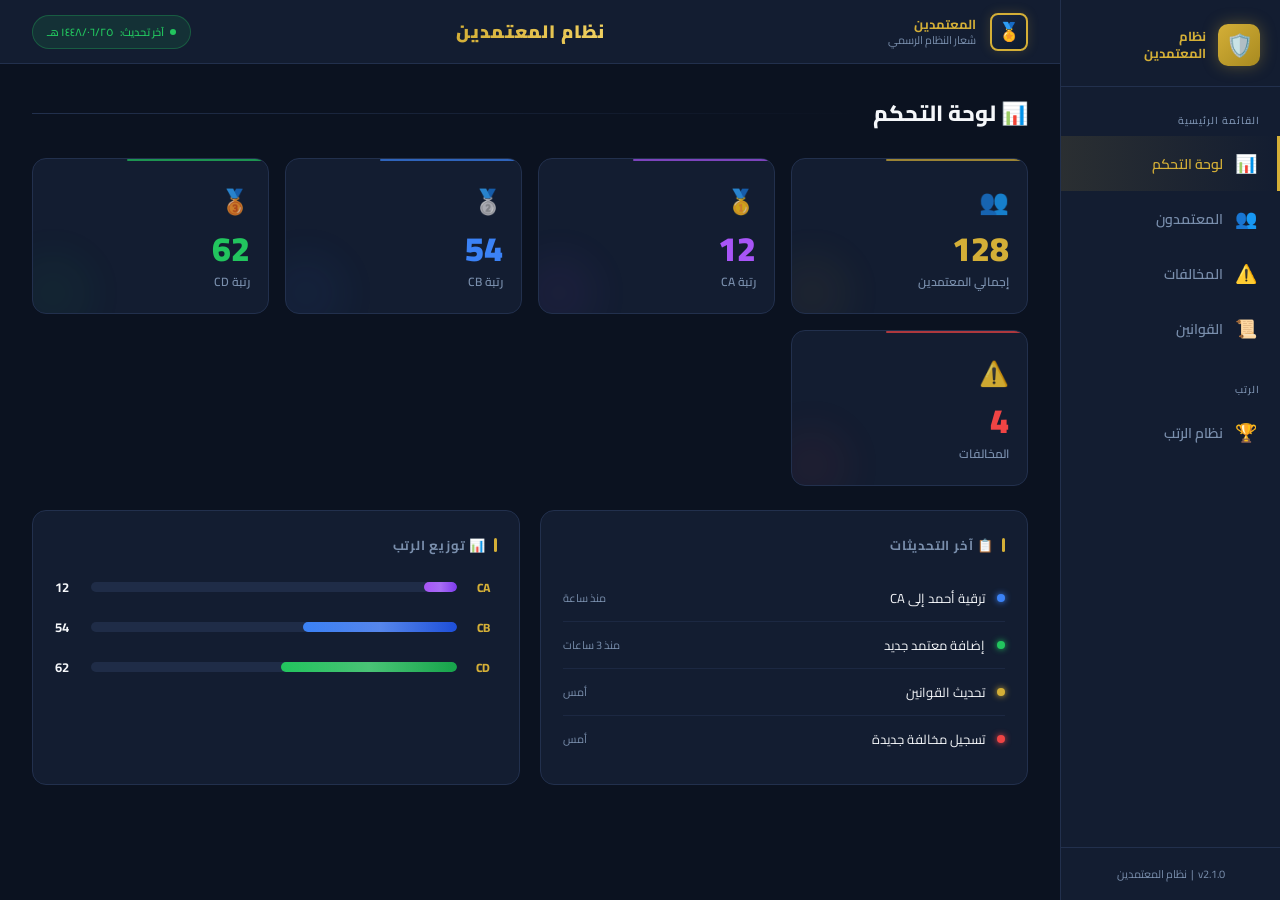
==== commit bdbc4c21: "🔐 نظام تسجيل دخول محسّن + لوحة أدمن متقدمة ✨ التحسينات: - ✅ صفحة تسجيل دخول منفصلة (login.html) - ✅ " ====
--- a/index.html
+++ b/index.html
@@ -35,10 +35,6 @@
         <div class="nav-item" onclick="goto('ranks', this)">
             <span class="nav-icon">🏆</span> نظام الرتب
         </div>
-        <div class="nav-section-label" style="margin-top: 16px">الأدمن</div>
-        <a href="admin.html" class="nav-item" style="text-decoration: none;">
-            <span class="nav-icon">🔐</span> دخول الأدمن
-        </a>
     </nav>
     <div class="sidebar-footer">v2.1.0 &nbsp;|&nbsp; نظام المعتمدين</div>
 </aside>
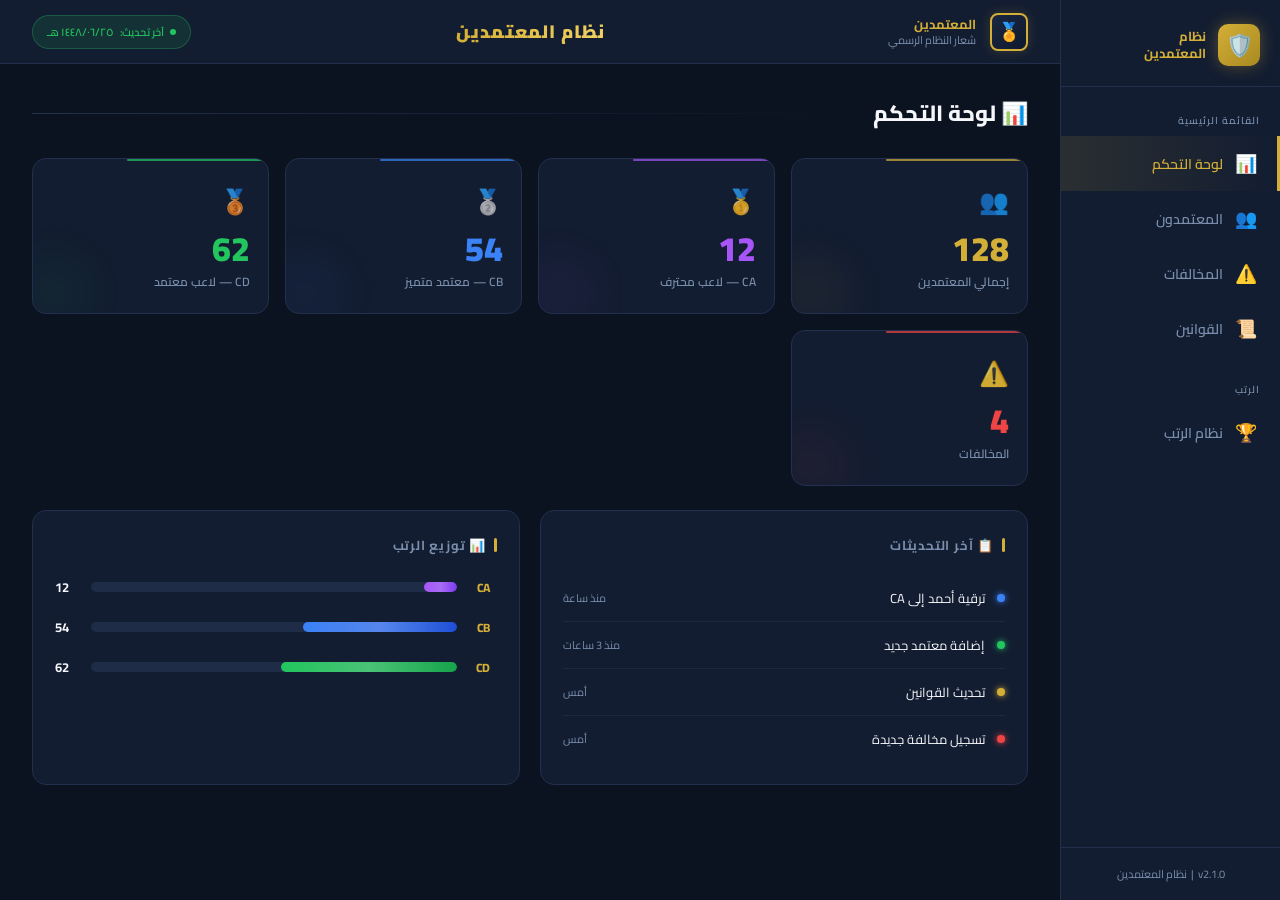
==== commit 56a93ab4: "Update index.html" ====
--- a/index.html
+++ b/index.html
@@ -77,19 +77,19 @@
             <div class="stat-card" data-type="ca">
                 <div class="stat-icon">🥇</div>
                 <div class="stat-number" data-target="12">0</div>
-                <div class="stat-label">رتبة CA</div>
+                <div class="stat-label">CA — لاعب محترف</div>
                 <div class="stat-glow"></div>
             </div>
             <div class="stat-card" data-type="cb">
                 <div class="stat-icon">🥈</div>
                 <div class="stat-number" data-target="54">0</div>
-                <div class="stat-label">رتبة CB</div>
+                <div class="stat-label">CB — معتمد متميز</div>
                 <div class="stat-glow"></div>
             </div>
             <div class="stat-card" data-type="cd">
                 <div class="stat-icon">🥉</div>
                 <div class="stat-number" data-target="62">0</div>
-                <div class="stat-label">رتبة CD</div>
+                <div class="stat-label">CD — لاعب معتمد</div>
                 <div class="stat-glow"></div>
             </div>
             <div class="stat-card" data-type="vio">
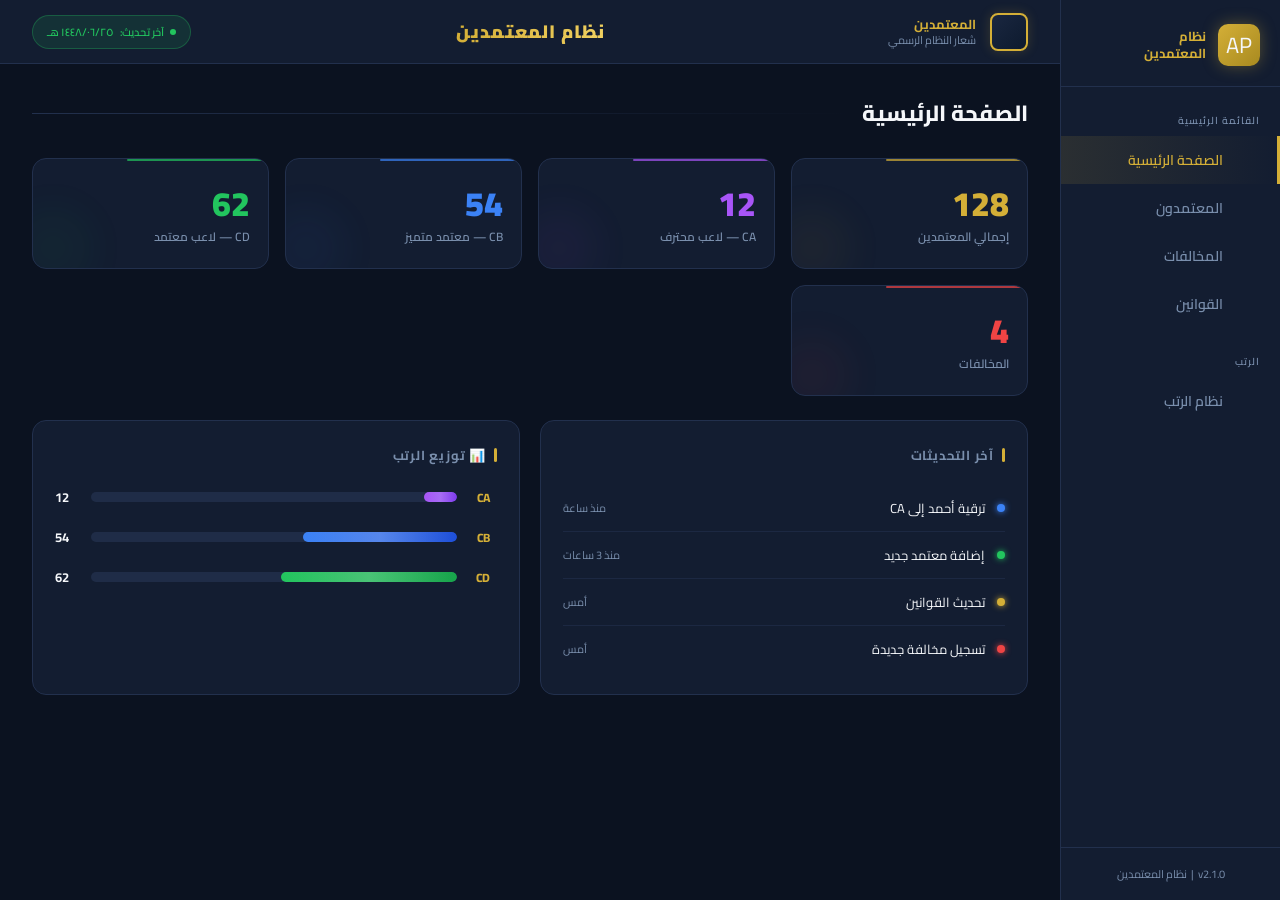
==== commit e15bb87d: "Add files via upload" ====
--- a/index.html
+++ b/index.html
@@ -3,8 +3,8 @@
 <head>
     <meta charset="UTF-8">
     <meta name="viewport" content="width=device-width, initial-scale=1.0">
-    <title>نظام المعتمدين - لوحة التحكم</title>
-    <link rel="icon" href="data:image/svg+xml,<svg xmlns='http://www.w3.org/2000/svg' viewBox='0 0 100 100'><text y='.9em' font-size='90'>🛡️</text></svg>">
+    <title>نظام المعتمدين - الصفحة الرئيسية</title>
+    <link rel="icon" href="data:image/svg+xml,<svg xmlns='http://www.w3.org/2000/svg' viewBox='0 0 100 100'><rect width='100' height='100' rx='22' fill='%23D4AF37'/><text x='50' y='60' font-size='42' text-anchor='middle' fill='%230B1220' font-family='Cairo, sans-serif'>AP</text></svg>">
     <link rel="preconnect" href="https://fonts.googleapis.com">
     <link href="https://fonts.googleapis.com/css2?family=Cairo:wght@400;600;700;900&family=Tajawal:wght@400;500;700;800&display=swap" rel="stylesheet">
     <link rel="stylesheet" href="css/style.css">
@@ -14,26 +14,26 @@
 <!-- ════════════════ SIDEBAR ════════════════ -->
 <aside class="sidebar" id="sidebar">
     <div class="sidebar-logo">
-        <div class="logo-icon">🛡️</div>
+        <div class="logo-icon">AP</div>
         <div class="logo-text">نظام<br>المعتمدين</div>
     </div>
     <nav class="sidebar-nav" id="sidebar-nav">
         <div class="nav-section-label">القائمة الرئيسية</div>
         <div class="nav-item active" onclick="goto('dashboard', this)">
-            <span class="nav-icon">📊</span> لوحة التحكم
+            <span class="nav-icon"></span> الصفحة الرئيسية
         </div>
         <div class="nav-item" onclick="goto('members', this)">
-            <span class="nav-icon">👥</span> المعتمدون
+            <span class="nav-icon"></span> المعتمدون
         </div>
         <div class="nav-item" onclick="goto('violations', this)">
-            <span class="nav-icon">⚠️</span> المخالفات
+            <span class="nav-icon"></span> المخالفات
         </div>
         <div class="nav-item" onclick="goto('laws', this)">
-            <span class="nav-icon">📜</span> القوانين
+            <span class="nav-icon"></span> القوانين
         </div>
         <div class="nav-section-label" style="margin-top: 16px">الرتب</div>
         <div class="nav-item" onclick="goto('ranks', this)">
-            <span class="nav-icon">🏆</span> نظام الرتب
+            <span class="nav-icon"></span> نظام الرتب
         </div>
     </nav>
     <div class="sidebar-footer">v2.1.0 &nbsp;|&nbsp; نظام المعتمدين</div>
@@ -45,7 +45,7 @@
     <!-- ════════════════ HEADER ════════════════ -->
     <header>
         <div class="header-left">
-            <div class="header-shield">🏅</div>
+            <div class="header-shield"></div>
             <div class="header-brand">
                 <strong>المعتمدين</strong>
                 شعار النظام الرسمي
@@ -64,36 +64,36 @@
 
     <!-- ════════════════ DASHBOARD ════════════════ -->
     <div class="page active" id="page-dashboard">
-        <div class="page-title">📊 لوحة التحكم</div>
+        <div class="page-title">الصفحة الرئيسية</div>
 
         <!-- Stat Cards Row -->
         <div class="stats-row">
             <div class="stat-card" data-type="total">
-                <div class="stat-icon">👥</div>
+                <div class="stat-icon"></div>
                 <div class="stat-number" data-target="128">0</div>
                 <div class="stat-label">إجمالي المعتمدين</div>
                 <div class="stat-glow"></div>
             </div>
             <div class="stat-card" data-type="ca">
-                <div class="stat-icon">🥇</div>
+                <div class="stat-icon"></div>
                 <div class="stat-number" data-target="12">0</div>
                 <div class="stat-label">CA — لاعب محترف</div>
                 <div class="stat-glow"></div>
             </div>
             <div class="stat-card" data-type="cb">
-                <div class="stat-icon">🥈</div>
+                <div class="stat-icon"></div>
                 <div class="stat-number" data-target="54">0</div>
                 <div class="stat-label">CB — معتمد متميز</div>
                 <div class="stat-glow"></div>
             </div>
             <div class="stat-card" data-type="cd">
-                <div class="stat-icon">🥉</div>
+                <div class="stat-icon"></div>
                 <div class="stat-number" data-target="62">0</div>
                 <div class="stat-label">CD — لاعب معتمد</div>
                 <div class="stat-glow"></div>
             </div>
             <div class="stat-card" data-type="vio">
-                <div class="stat-icon">⚠️</div>
+                <div class="stat-icon"></div>
                 <div class="stat-number" data-target="4">0</div>
                 <div class="stat-label">المخالفات</div>
                 <div class="stat-glow"></div>
@@ -103,7 +103,7 @@
         <!-- Dashboard Row 2 -->
         <div class="dash-row2">
             <div class="card">
-                <div class="card-title">📋 آخر التحديثات</div>
+                <div class="card-title">آخر التحديثات</div>
                 <ul class="update-list">
                     <li class="update-item">
                         <div class="update-dot"></div>
@@ -151,10 +151,10 @@
 
     <!-- ════════════════ MEMBERS PAGE ════════════════ -->
     <div class="page" id="page-members">
-        <div class="page-title">👥 المعتمدون</div>
+        <div class="page-title">المعتمدون</div>
 
         <div class="filters-row">
-            <input class="search-box" type="text" placeholder="🔍  بحث بالاسم أو الكود..." id="member-search" oninput="filterMembers()">
+            <input class="search-box" type="text" placeholder="بحث بالاسم أو الكود..." id="member-search" oninput="filterMembers()">
             <select class="select-box" id="member-status" onchange="filterMembers()">
                 <option value="">الكل ▾</option>
                 <option value="نشط">نشط</option>
@@ -223,12 +223,12 @@
 
     <!-- ════════════════ VIOLATIONS PAGE ════════════════ -->
     <div class="page" id="page-violations">
-        <div class="page-title">⚠️ المخالفات</div>
+        <div class="page-title">المخالفات</div>
         <div class="violations-grid">
 
             <div class="vio-card">
                 <div class="vio-header">
-                    <div class="vio-avatar">👤</div>
+                    <div class="vio-avatar"></div>
                     <div>
                         <div class="vio-name">أحمد</div>
                         <div class="vio-rank-chip">CA — 001</div>
@@ -236,7 +236,7 @@
                 </div>
                 <div class="vio-desc">مخالفة بند رقم 4 — التصرف غير اللائق خلال الجلسة الرسمية</div>
                 <div class="vio-footer">
-                    <div class="vio-date">📅 08/06/2026</div>
+                    <div class="vio-date">08/06/2026</div>
                     <div class="vio-status">قيد المراجعة</div>
                 </div>
             </div>
@@ -296,7 +296,7 @@
 
             <div class="acc-item" onclick="toggleAcc(this)">
                 <div class="acc-header">
-                    <span class="acc-icon">📋</span>
+                    <span class="acc-icon"></span>
                     <span class="acc-title">شروط الاعتماد</span>
                     <span class="acc-arrow">▼</span>
                 </div>
@@ -315,7 +315,7 @@
 
             <div class="acc-item" onclick="toggleAcc(this)">
                 <div class="acc-header">
-                    <span class="acc-icon">⚠️</span>
+                    <span class="acc-icon"></span>
                     <span class="acc-title">المخالفات</span>
                     <span class="acc-arrow">▼</span>
                 </div>
@@ -334,7 +334,7 @@
 
             <div class="acc-item" onclick="toggleAcc(this)">
                 <div class="acc-header">
-                    <span class="acc-icon">⚖️</span>
+                    <span class="acc-icon"></span>
                     <span class="acc-title">العقوبات</span>
                     <span class="acc-arrow">▼</span>
                 </div>
@@ -353,7 +353,7 @@
 
             <div class="acc-item" onclick="toggleAcc(this)">
                 <div class="acc-header">
-                    <span class="acc-icon">📌</span>
+                    <span class="acc-icon"></span>
                     <span class="acc-title">التعليمات العامة</span>
                     <span class="acc-arrow">▼</span>
                 </div>
@@ -375,7 +375,7 @@
 
     <!-- ════════════════ RANKS PAGE ════════════════ -->
     <div class="page" id="page-ranks">
-        <div class="page-title">🏆 نظام الرتب</div>
+        <div class="page-title">نظام الرتب</div>
 
         <div class="rank-cards-section">
 
@@ -386,7 +386,7 @@
                     <div class="rc-title">لاعب محترف</div>
                     <div class="rc-subtitle">المستوى الأعلى • عام</div>
                 </div>
-                <div class="rc-check">✔</div>
+                <div class="rc-check">✓</div>
             </div>
 
             <div class="rank-card-item" style="--rc-color: var(--blue)">
@@ -396,7 +396,7 @@
                     <div class="rc-title">معتمد متميز</div>
                     <div class="rc-subtitle">المستوى المتقدم • عام</div>
                 </div>
-                <div class="rc-check">✔</div>
+                <div class="rc-check">✓</div>
             </div>
 
             <div class="rank-card-item" style="--rc-color: var(--green)">
@@ -406,14 +406,14 @@
                     <div class="rc-title">لاعب معتمد</div>
                     <div class="rc-subtitle">المستوى الأساسي • عام</div>
                 </div>
-                <div class="rc-check">✔</div>
+                <div class="rc-check">✓</div>
             </div>
 
         </div>
 
         <!-- Ranks Details Card -->
         <div class="card">
-            <div class="card-title">📊 تفاصيل الرتب</div>
+            <div class="card-title">تفاصيل الرتب</div>
             <table style="font-size: 13px">
                 <thead>
                     <tr>
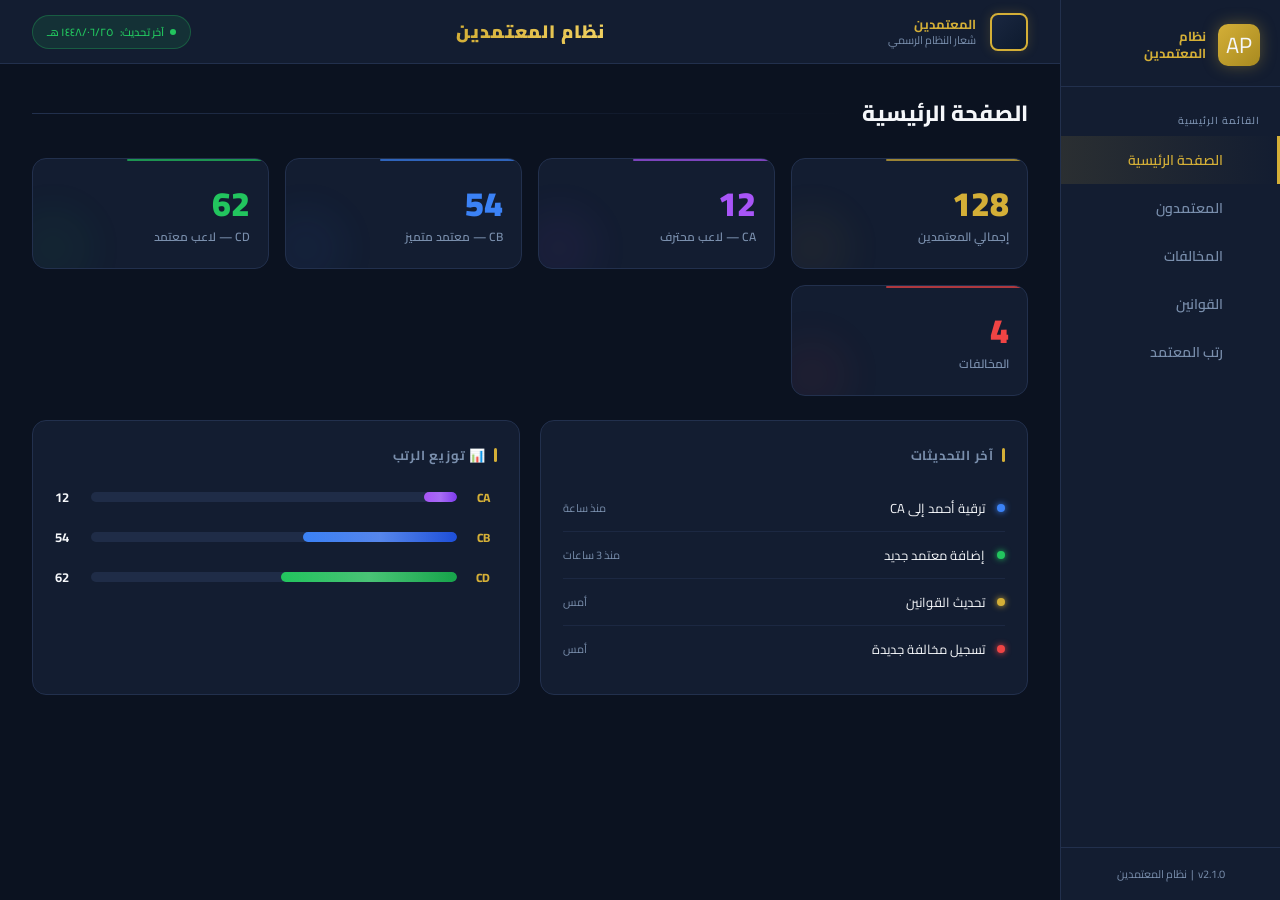
==== commit d1d5a7c2: "Add files via upload" ====
--- a/index.html
+++ b/index.html
@@ -31,9 +31,8 @@
         <div class="nav-item" onclick="goto('laws', this)">
             <span class="nav-icon"></span> القوانين
         </div>
-        <div class="nav-section-label" style="margin-top: 16px">الرتب</div>
         <div class="nav-item" onclick="goto('ranks', this)">
-            <span class="nav-icon"></span> نظام الرتب
+            <span class="nav-icon"></span> رتب المعتمد
         </div>
     </nav>
     <div class="sidebar-footer">v2.1.0 &nbsp;|&nbsp; نظام المعتمدين</div>
@@ -375,7 +374,7 @@
 
     <!-- ════════════════ RANKS PAGE ════════════════ -->
     <div class="page" id="page-ranks">
-        <div class="page-title">نظام الرتب</div>
+        <div class="page-title">رتب المعتمد</div>
 
         <div class="rank-cards-section">
 
@@ -384,7 +383,6 @@
                 <div class="rc-tag">CA</div>
                 <div class="rc-info">
                     <div class="rc-title">لاعب محترف</div>
-                    <div class="rc-subtitle">المستوى الأعلى • عام</div>
                 </div>
                 <div class="rc-check">✓</div>
             </div>
@@ -394,7 +392,6 @@
                 <div class="rc-tag">CB</div>
                 <div class="rc-info">
                     <div class="rc-title">معتمد متميز</div>
-                    <div class="rc-subtitle">المستوى المتقدم • عام</div>
                 </div>
                 <div class="rc-check">✓</div>
             </div>
@@ -404,7 +401,6 @@
                 <div class="rc-tag">CD</div>
                 <div class="rc-info">
                     <div class="rc-title">لاعب معتمد</div>
-                    <div class="rc-subtitle">المستوى الأساسي • عام</div>
                 </div>
                 <div class="rc-check">✓</div>
             </div>
@@ -413,7 +409,7 @@
 
         <!-- Ranks Details Card -->
         <div class="card">
-            <div class="card-title">تفاصيل الرتب</div>
+            <div class="card-title">نظام الترقيات</div>
             <table style="font-size: 13px">
                 <thead>
                     <tr>
@@ -427,19 +423,19 @@
                     <tr>
                         <td><span class="rank-chip CA">CA</span></td>
                         <td style="font-weight: 700">لاعب محترف</td>
-                        <td style="color: var(--muted)">500+ ساعة + اختبار متقدم</td>
+                        <td style="color: var(--muted)">حصري من قيادة 1 الى قيادة 4</td>
                         <td><span style="color: var(--purple); font-weight: 800">12</span></td>
                     </tr>
                     <tr>
                         <td><span class="rank-chip CB">CB</span></td>
                         <td style="font-weight: 700">معتمد متميز</td>
-                        <td style="color: var(--muted)">200+ ساعة + اختبار CB</td>
+                        <td style="color: var(--muted)">25 انتداب + 60 ساعة مجموع انتداب</td>
                         <td><span style="color: var(--blue); font-weight: 800">54</span></td>
                     </tr>
                     <tr>
                         <td><span class="rank-chip CD">CD</span></td>
                         <td style="font-weight: 700">لاعب معتمد</td>
-                        <td style="color: var(--muted)">50+ ساعة + اختبار الدخول</td>
+                        <td style="color: var(--muted)">رتبة اساسية للمعتمد</td>
                         <td><span style="color: var(--green); font-weight: 800">62</span></td>
                     </tr>
                 </tbody>
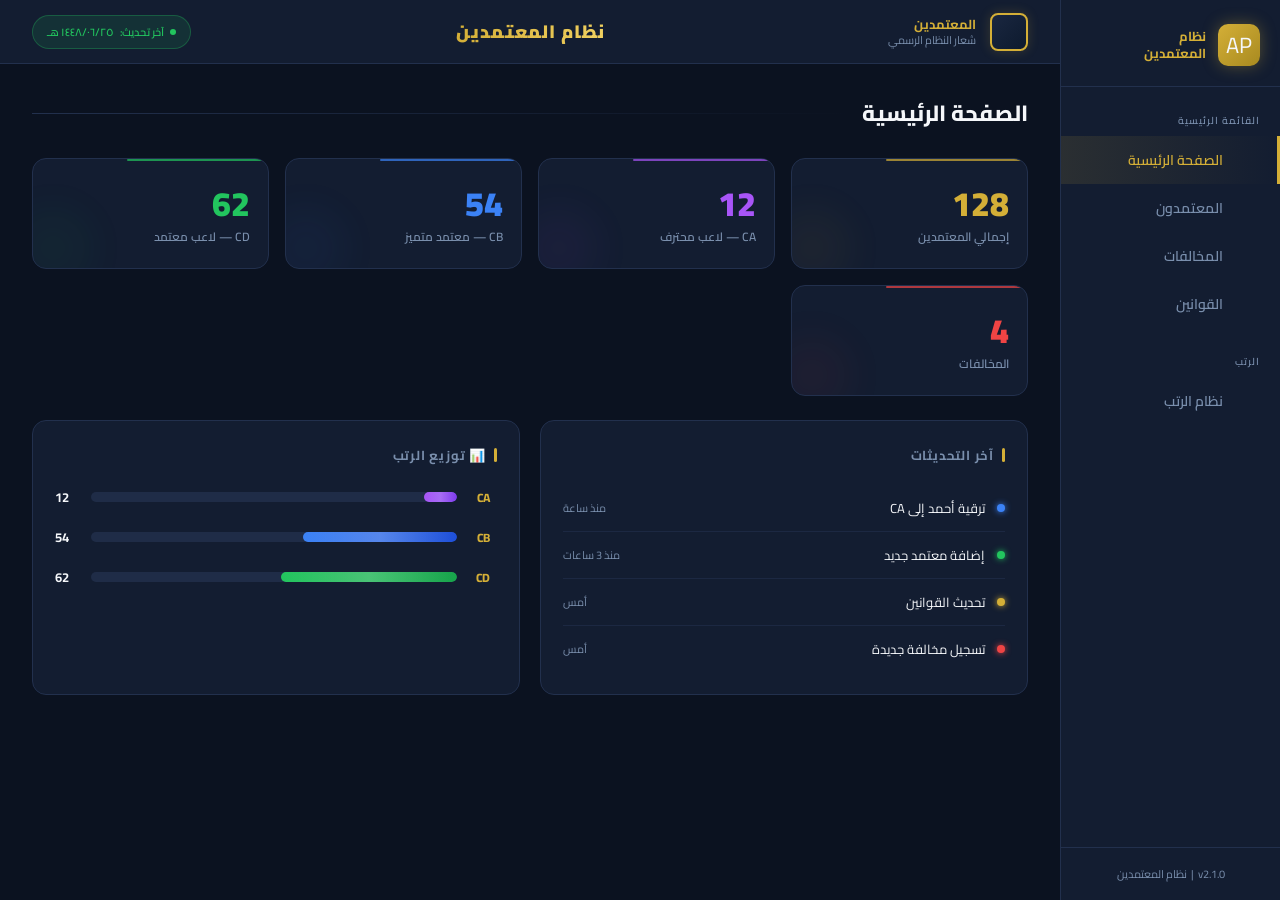
==== commit 47469d55: "Pending changes exported from your codespace" ====
--- a/index.html
+++ b/index.html
@@ -31,8 +31,9 @@
         <div class="nav-item" onclick="goto('laws', this)">
             <span class="nav-icon"></span> القوانين
         </div>
+        <div class="nav-section-label" style="margin-top: 16px">الرتب</div>
         <div class="nav-item" onclick="goto('ranks', this)">
-            <span class="nav-icon"></span> رتب المعتمد
+            <span class="nav-icon"></span> نظام الرتب
         </div>
     </nav>
     <div class="sidebar-footer">v2.1.0 &nbsp;|&nbsp; نظام المعتمدين</div>
@@ -374,7 +375,7 @@
 
     <!-- ════════════════ RANKS PAGE ════════════════ -->
     <div class="page" id="page-ranks">
-        <div class="page-title">رتب المعتمد</div>
+        <div class="page-title">نظام الرتب</div>
 
         <div class="rank-cards-section">
 
@@ -383,6 +384,7 @@
                 <div class="rc-tag">CA</div>
                 <div class="rc-info">
                     <div class="rc-title">لاعب محترف</div>
+                    <div class="rc-subtitle">المستوى الأعلى • عام</div>
                 </div>
                 <div class="rc-check">✓</div>
             </div>
@@ -392,6 +394,7 @@
                 <div class="rc-tag">CB</div>
                 <div class="rc-info">
                     <div class="rc-title">معتمد متميز</div>
+                    <div class="rc-subtitle">المستوى المتقدم • عام</div>
                 </div>
                 <div class="rc-check">✓</div>
             </div>
@@ -401,6 +404,7 @@
                 <div class="rc-tag">CD</div>
                 <div class="rc-info">
                     <div class="rc-title">لاعب معتمد</div>
+                    <div class="rc-subtitle">المستوى الأساسي • عام</div>
                 </div>
                 <div class="rc-check">✓</div>
             </div>
@@ -409,7 +413,7 @@
 
         <!-- Ranks Details Card -->
         <div class="card">
-            <div class="card-title">نظام الترقيات</div>
+            <div class="card-title">تفاصيل الرتب</div>
             <table style="font-size: 13px">
                 <thead>
                     <tr>
@@ -423,19 +427,19 @@
                     <tr>
                         <td><span class="rank-chip CA">CA</span></td>
                         <td style="font-weight: 700">لاعب محترف</td>
-                        <td style="color: var(--muted)">حصري من قيادة 1 الى قيادة 4</td>
+                        <td style="color: var(--muted)">500+ ساعة + اختبار متقدم</td>
                         <td><span style="color: var(--purple); font-weight: 800">12</span></td>
                     </tr>
                     <tr>
                         <td><span class="rank-chip CB">CB</span></td>
                         <td style="font-weight: 700">معتمد متميز</td>
-                        <td style="color: var(--muted)">25 انتداب + 60 ساعة مجموع انتداب</td>
+                        <td style="color: var(--muted)">200+ ساعة + اختبار CB</td>
                         <td><span style="color: var(--blue); font-weight: 800">54</span></td>
                     </tr>
                     <tr>
                         <td><span class="rank-chip CD">CD</span></td>
                         <td style="font-weight: 700">لاعب معتمد</td>
-                        <td style="color: var(--muted)">رتبة اساسية للمعتمد</td>
+                        <td style="color: var(--muted)">50+ ساعة + اختبار الدخول</td>
                         <td><span style="color: var(--green); font-weight: 800">62</span></td>
                     </tr>
                 </tbody>
